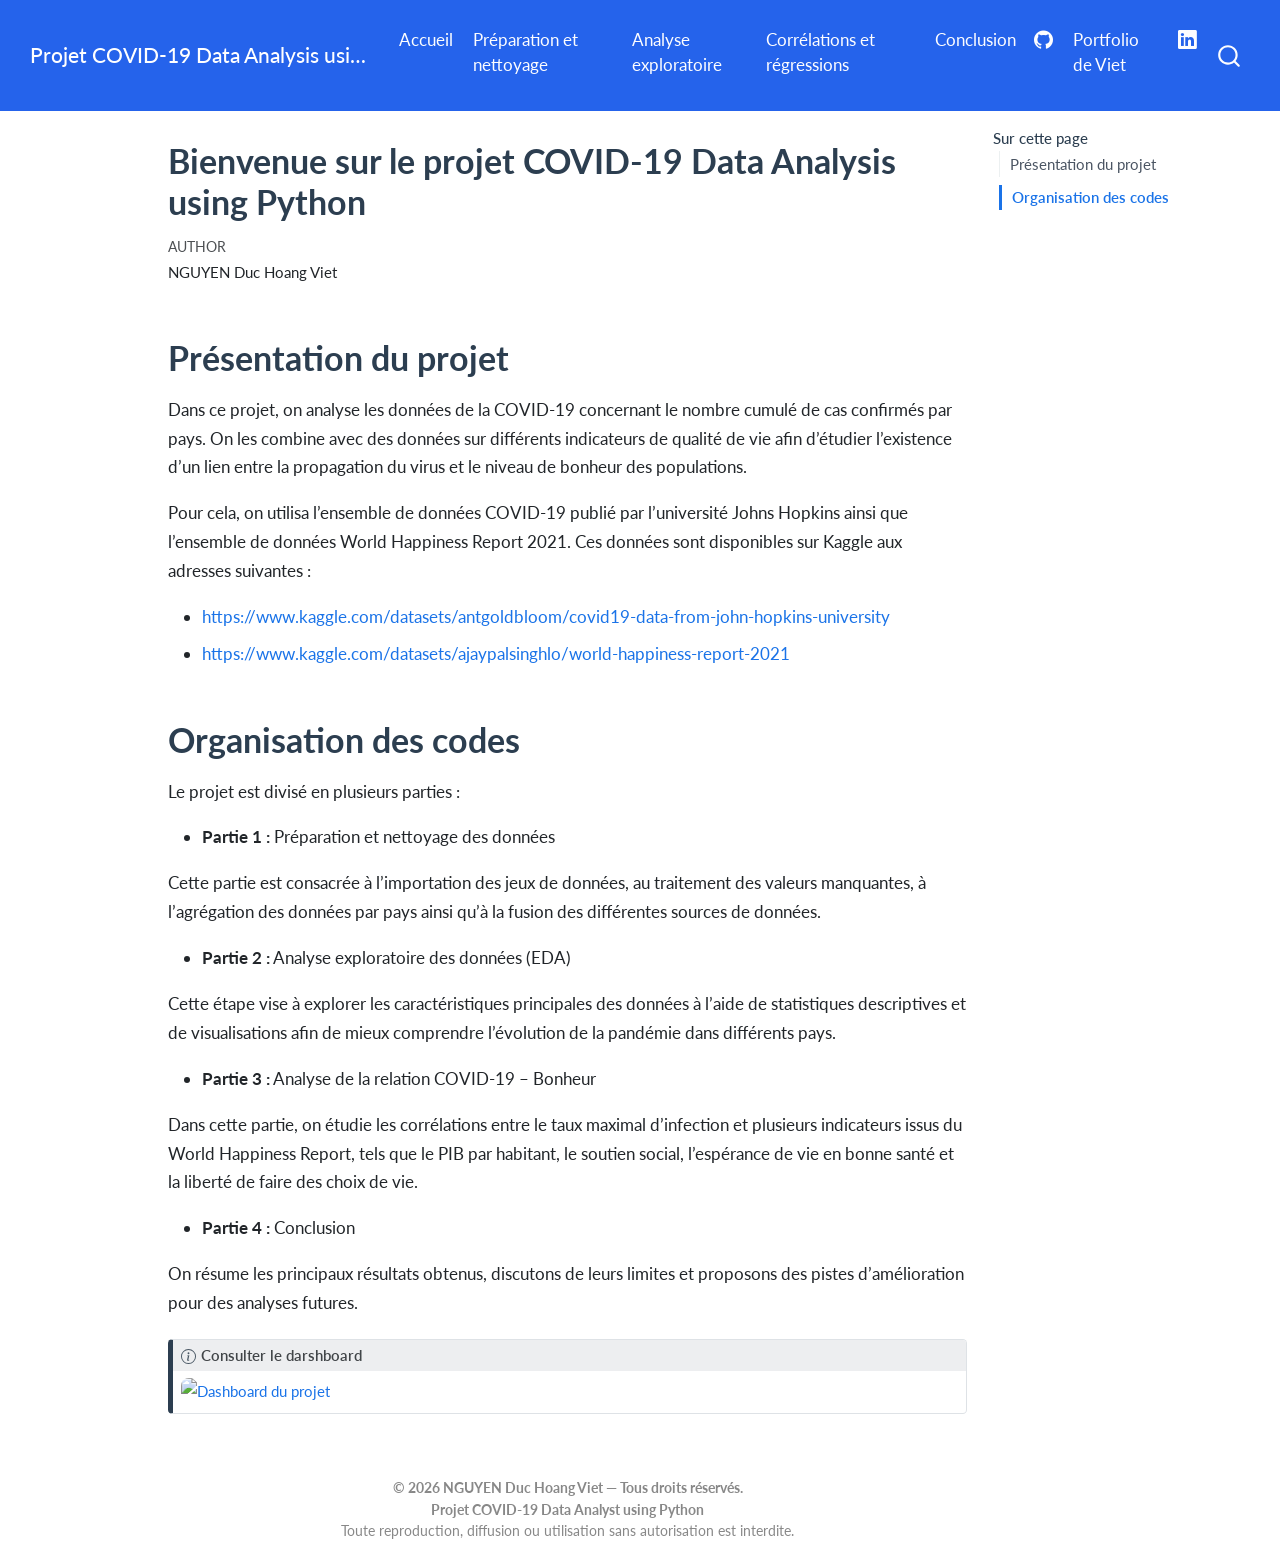
==== docs/index.html @ 6ebf501d "add file" ====
<!DOCTYPE html>
<html xmlns="http://www.w3.org/1999/xhtml" lang="en" xml:lang="en"><head>

<meta charset="utf-8">
<meta name="generator" content="quarto-1.9.38">

<meta name="viewport" content="width=device-width, initial-scale=1.0, user-scalable=yes">

<meta name="author" content="NGUYEN Duc Hoang Viet">

<title>Bienvenue sur le projet COVID-19 Data Analysis using Python – Projet COVID-19 Data Analysis using Python</title>
<style>
/* Default styles provided by pandoc.
** See https://pandoc.org/MANUAL.html#variables-for-html for config info.
*/
code{white-space: pre-wrap;}
span.smallcaps{font-variant: small-caps;}
div.columns{display: flex; gap: min(4vw, 1.5em);}
div.column{flex: auto; overflow-x: auto;}
div.hanging-indent{margin-left: 1.5em; text-indent: -1.5em;}
ul.task-list{list-style: none;}
ul.task-list li input[type="checkbox"] {
  width: 0.8em;
  margin: 0 0.8em 0.2em -1em; /* quarto-specific, see https://github.com/quarto-dev/quarto-cli/issues/4556 */ 
  vertical-align: middle;
}
</style>


<script src="site_libs/quarto-nav/quarto-nav.js"></script>
<script src="site_libs/quarto-nav/headroom.min.js"></script>
<script src="site_libs/clipboard/clipboard.min.js"></script>
<script src="site_libs/quarto-search/autocomplete.umd.js"></script>
<script src="site_libs/quarto-search/fuse.min.js"></script>
<script src="site_libs/quarto-search/quarto-search.js"></script>
<meta name="quarto:offset" content="./">
<script src="site_libs/quarto-html/quarto.js" type="module"></script>
<script src="site_libs/quarto-html/tabsets/tabsets.js" type="module"></script>
<script src="site_libs/quarto-html/popper.min.js"></script>
<script src="site_libs/quarto-html/tippy.umd.min.js"></script>
<script src="site_libs/quarto-html/anchor.min.js"></script>
<link href="site_libs/quarto-html/tippy.css" rel="stylesheet">
<link href="site_libs/quarto-html/quarto-syntax-highlighting-15634bcf2e68342d4ad2dfa704d543f6.css" rel="stylesheet" id="quarto-text-highlighting-styles">
<script src="site_libs/bootstrap/bootstrap.min.js"></script>
<link href="site_libs/bootstrap/bootstrap-icons.css" rel="stylesheet">
<link href="site_libs/bootstrap/bootstrap-86fbd99215607a29b2a977ca276203cb.min.css" rel="stylesheet" append-hash="true" id="quarto-bootstrap" data-mode="light">
<script id="quarto-search-options" type="application/json">{
  "location": "navbar",
  "copy-button": false,
  "collapse-after": 3,
  "panel-placement": "end",
  "type": "overlay",
  "limit": 50,
  "keyboard-shortcut": [
    "f",
    "/",
    "s"
  ],
  "show-item-context": false,
  "language": {
    "search-no-results-text": "No results",
    "search-matching-documents-text": "matching documents",
    "search-copy-link-title": "Copy link to search",
    "search-hide-matches-text": "Hide additional matches",
    "search-more-match-text": "more match in this document",
    "search-more-matches-text": "more matches in this document",
    "search-clear-button-title": "Clear",
    "search-text-placeholder": "",
    "search-detached-cancel-button-title": "Cancel",
    "search-submit-button-title": "Submit",
    "search-label": "Search"
  }
}</script>


<link rel="stylesheet" href="custom.css">
</head>

<body class="nav-fixed quarto-light">

<div id="quarto-search-results"></div>
  <header id="quarto-header" class="headroom fixed-top">
    <nav class="navbar navbar-expand-lg " data-bs-theme="dark">
      <div class="navbar-container container-fluid">
      <div class="navbar-brand-container mx-auto">
    <a class="navbar-brand" href="./index.html">
    <span class="navbar-title">Projet COVID-19 Data Analysis using Python</span>
    </a>
  </div>
            <div id="quarto-search" class="" title="Search"></div>
          <button class="navbar-toggler" type="button" data-bs-toggle="collapse" data-bs-target="#navbarCollapse" aria-controls="navbarCollapse" role="menu" aria-expanded="false" aria-label="Toggle navigation" onclick="if (window.quartoToggleHeadroom) { window.quartoToggleHeadroom(); }">
  <span class="navbar-toggler-icon"></span>
</button>
          <div class="collapse navbar-collapse" id="navbarCollapse">
            <ul class="navbar-nav navbar-nav-scroll me-auto">
  <li class="nav-item">
    <a class="nav-link active" href="./index.html" aria-current="page"> 
<span class="menu-text">Accueil</span></a>
  </li>  
  <li class="nav-item">
    <a class="nav-link" href="./Part1.html"> 
<span class="menu-text">Préparation et nettoyage</span></a>
  </li>  
  <li class="nav-item">
    <a class="nav-link" href="./Part2.html"> 
<span class="menu-text">Analyse exploratoire</span></a>
  </li>  
  <li class="nav-item">
    <a class="nav-link" href="./Part3.html"> 
<span class="menu-text">Corrélations et régressions</span></a>
  </li>  
  <li class="nav-item">
    <a class="nav-link" href="./Part4.qmd"> 
<span class="menu-text">Conclusion</span></a>
  </li>  
</ul>
            <ul class="navbar-nav navbar-nav-scroll ms-auto">
  <li class="nav-item compact">
    <a class="nav-link" href="https://github.com/Hoangviet1810/Projet-Covid-19-Data-Analyst"> <i class="bi bi-github" role="img">
</i> 
<span class="menu-text"></span></a>
  </li>  
  <li class="nav-item">
    <a class="nav-link" href="https://ndhviet.wixsite.com/hviet-portfolio"> 
<span class="menu-text">Portfolio de Viet</span></a>
  </li>  
  <li class="nav-item compact">
    <a class="nav-link" href="https://www.linkedin.com/in/hoang-viet1810/?isSelfProfile=false"> <i class="bi bi-linkedin" role="img" aria-label="LinkedIn">
</i> 
<span class="menu-text"></span></a>
  </li>  
</ul>
          </div> <!-- /navcollapse -->
            <div class="quarto-navbar-tools">
</div>
      </div> <!-- /container-fluid -->
    </nav>
</header>
<!-- content -->
<div id="quarto-content" class="quarto-container page-columns page-rows-contents page-layout-article page-navbar">
<!-- sidebar -->
<!-- margin-sidebar -->
    <div id="quarto-margin-sidebar" class="sidebar margin-sidebar">
        <nav id="TOC" role="doc-toc" class="toc-active">
    <h2 id="toc-title">Sur cette page</h2>
   
  <ul>
  <li><a href="#présentation-du-projet" id="toc-présentation-du-projet" class="nav-link active" data-scroll-target="#présentation-du-projet">Présentation du projet</a></li>
  <li><a href="#organisation-des-codes" id="toc-organisation-des-codes" class="nav-link" data-scroll-target="#organisation-des-codes">Organisation des codes</a></li>
  </ul>
</nav>
    </div>
<!-- main -->
<main class="content" id="quarto-document-content">

<header id="title-block-header" class="quarto-title-block default">
<div class="quarto-title">
<h1 class="title">Bienvenue sur le projet COVID-19 Data Analysis using Python</h1>
</div>



<div class="quarto-title-meta">

    <div>
    <div class="quarto-title-meta-heading">Author</div>
    <div class="quarto-title-meta-contents">
             <p>NGUYEN Duc Hoang Viet </p>
          </div>
  </div>
    
  
    
  </div>
  


</header>


<section id="présentation-du-projet" class="level1">
<h1>Présentation du projet</h1>
<p>Dans ce projet, on analyse les données de la COVID-19 concernant le nombre cumulé de cas confirmés par pays. On les combine avec des données sur différents indicateurs de qualité de vie afin d’étudier l’existence d’un lien entre la propagation du virus et le niveau de bonheur des populations.</p>
<p>Pour cela, on utilisa l’ensemble de données COVID-19 publié par l’université Johns Hopkins ainsi que l’ensemble de données World Happiness Report 2021. Ces données sont disponibles sur Kaggle aux adresses suivantes :</p>
<ul>
<li><a href="https://www.kaggle.com/datasets/antgoldbloom/covid19-data-from-john-hopkins-university" class="uri">https://www.kaggle.com/datasets/antgoldbloom/covid19-data-from-john-hopkins-university</a></li>
<li><a href="https://www.kaggle.com/datasets/ajaypalsinghlo/world-happiness-report-2021" class="uri">https://www.kaggle.com/datasets/ajaypalsinghlo/world-happiness-report-2021</a></li>
</ul>
</section>
<section id="organisation-des-codes" class="level1">
<h1>Organisation des codes</h1>
<p>Le projet est divisé en plusieurs parties :</p>
<ul>
<li><strong>Partie 1 :</strong> Préparation et nettoyage des données</li>
</ul>
<p>Cette partie est consacrée à l’importation des jeux de données, au traitement des valeurs manquantes, à l’agrégation des données par pays ainsi qu’à la fusion des différentes sources de données.</p>
<ul>
<li><strong>Partie 2 :</strong> Analyse exploratoire des données (EDA)</li>
</ul>
<p>Cette étape vise à explorer les caractéristiques principales des données à l’aide de statistiques descriptives et de visualisations afin de mieux comprendre l’évolution de la pandémie dans différents pays.</p>
<ul>
<li><strong>Partie 3 :</strong> Analyse de la relation COVID-19 – Bonheur</li>
</ul>
<p>Dans cette partie, on étudie les corrélations entre le taux maximal d’infection et plusieurs indicateurs issus du World Happiness Report, tels que le PIB par habitant, le soutien social, l’espérance de vie en bonne santé et la liberté de faire des choix de vie.</p>
<ul>
<li><strong>Partie 4 :</strong> Conclusion</li>
</ul>
<p>On résume les principaux résultats obtenus, discutons de leurs limites et proposons des pistes d’amélioration pour des analyses futures.</p>
<div class="callout callout-style-default callout-note callout-titled">
<div class="callout-header d-flex align-content-center">
<div class="callout-icon-container">
<i class="callout-icon"></i>
</div>
<div class="callout-title-container flex-fill">
<span class="screen-reader-only">Note</span>Consulter le darshboard
</div>
</div>
<div class="callout-body-container callout-body">
<p><a href="images/dashboard_bayes.png" target="_blank"> <img src="images/dashboard_bayes.png" alt="Dashboard du projet" style="max-width:100%; height:auto; border-radius:8px;"> </a></p>
</div>
</div>


</section>

</main> <!-- /main -->
<div style="text-align:center; font-size:0.85em; color:#888; padding:25px;">
  <strong>© 2026 NGUYEN Duc Hoang Viet — Tous droits réservés.</strong><br>
  <strong> Projet COVID-19 Data Analyst using Python</strong><br>
  Toute reproduction, diffusion ou utilisation sans autorisation est interdite.
</div>
<script id="quarto-html-after-body" type="application/javascript">
  window.document.addEventListener("DOMContentLoaded", function (event) {
    const icon = "";
    const anchorJS = new window.AnchorJS();
    anchorJS.options = {
      placement: 'right',
      icon: icon
    };
    anchorJS.add('.anchored');
    const isCodeAnnotation = (el) => {
      for (const clz of el.classList) {
        if (clz.startsWith('code-annotation-')) {                     
          return true;
        }
      }
      return false;
    }
    const onCopySuccess = function(e) {
      // button target
      const button = e.trigger;
      // don't keep focus
      button.blur();
      // flash "checked"
      button.classList.add('code-copy-button-checked');
      var currentTitle = button.getAttribute("title");
      button.setAttribute("title", "Copied!");
      let tooltip;
      if (window.bootstrap) {
        button.setAttribute("data-bs-toggle", "tooltip");
        button.setAttribute("data-bs-placement", "left");
        button.setAttribute("data-bs-title", "Copied!");
        tooltip = new bootstrap.Tooltip(button, 
          { trigger: "manual", 
            customClass: "code-copy-button-tooltip",
            offset: [0, -8]});
        tooltip.show();    
      }
      setTimeout(function() {
        if (tooltip) {
          tooltip.hide();
          button.removeAttribute("data-bs-title");
          button.removeAttribute("data-bs-toggle");
          button.removeAttribute("data-bs-placement");
        }
        button.setAttribute("title", currentTitle);
        button.classList.remove('code-copy-button-checked');
      }, 1000);
      // clear code selection
      e.clearSelection();
    }
    const getTextToCopy = function(trigger) {
      const outerScaffold = trigger.parentElement.cloneNode(true);
      const codeEl = outerScaffold.querySelector('code');
      for (const childEl of codeEl.children) {
        if (isCodeAnnotation(childEl)) {
          childEl.remove();
        }
      }
      return codeEl.innerText;
    }
    const clipboard = new window.ClipboardJS('.code-copy-button:not([data-in-quarto-modal])', {
      text: getTextToCopy
    });
    clipboard.on('success', onCopySuccess);
    if (window.document.getElementById('quarto-embedded-source-code-modal')) {
      const clipboardModal = new window.ClipboardJS('.code-copy-button[data-in-quarto-modal]', {
        text: getTextToCopy,
        container: window.document.getElementById('quarto-embedded-source-code-modal')
      });
      clipboardModal.on('success', onCopySuccess);
    }
      var localhostRegex = new RegExp(/^(?:http|https):\/\/localhost\:?[0-9]*\//);
      var mailtoRegex = new RegExp(/^mailto:/);
        var filterRegex = new RegExp('/' + window.location.host + '/');
      var isInternal = (href) => {
          return filterRegex.test(href) || localhostRegex.test(href) || mailtoRegex.test(href);
      }
      // Inspect non-navigation links and adorn them if external
     var links = window.document.querySelectorAll('a[href]:not(.nav-link):not(.navbar-brand):not(.toc-action):not(.sidebar-link):not(.sidebar-item-toggle):not(.pagination-link):not(.no-external):not([aria-hidden]):not(.dropdown-item):not(.quarto-navigation-tool):not(.about-link)');
      for (var i=0; i<links.length; i++) {
        const link = links[i];
        if (!isInternal(link.href)) {
          // undo the damage that might have been done by quarto-nav.js in the case of
          // links that we want to consider external
          if (link.dataset.originalHref !== undefined) {
            link.href = link.dataset.originalHref;
          }
        }
      }
    function tippyHover(el, contentFn, onTriggerFn, onUntriggerFn) {
      const config = {
        allowHTML: true,
        maxWidth: 500,
        delay: 100,
        arrow: false,
        appendTo: function(el) {
            return el.parentElement;
        },
        interactive: true,
        interactiveBorder: 10,
        theme: 'quarto',
        placement: 'bottom-start',
      };
      if (contentFn) {
        config.content = contentFn;
      }
      if (onTriggerFn) {
        config.onTrigger = onTriggerFn;
      }
      if (onUntriggerFn) {
        config.onUntrigger = onUntriggerFn;
      }
      window.tippy(el, config); 
    }
    const noterefs = window.document.querySelectorAll('a[role="doc-noteref"]');
    for (var i=0; i<noterefs.length; i++) {
      const ref = noterefs[i];
      tippyHover(ref, function() {
        // use id or data attribute instead here
        let href = ref.getAttribute('data-footnote-href') || ref.getAttribute('href');
        try { href = new URL(href).hash; } catch {}
        const id = href.replace(/^#\/?/, "");
        const note = window.document.getElementById(id);
        if (note) {
          return note.innerHTML;
        } else {
          return "";
        }
      });
    }
    const xrefs = window.document.querySelectorAll('a.quarto-xref');
    const processXRef = (id, note) => {
      // Strip column container classes
      const stripColumnClz = (el) => {
        el.classList.remove("page-full", "page-columns");
        if (el.children) {
          for (const child of el.children) {
            stripColumnClz(child);
          }
        }
      }
      stripColumnClz(note)
      if (id === null || id.startsWith('sec-')) {
        // Special case sections, only their first couple elements
        const container = document.createElement("div");
        if (note.children && note.children.length > 2) {
          container.appendChild(note.children[0].cloneNode(true));
          for (let i = 1; i < note.children.length; i++) {
            const child = note.children[i];
            if (child.tagName === "P" && child.innerText === "") {
              continue;
            } else {
              container.appendChild(child.cloneNode(true));
              break;
            }
          }
          if (window.Quarto?.typesetMath) {
            window.Quarto.typesetMath(container);
          }
          return container.innerHTML
        } else {
          if (window.Quarto?.typesetMath) {
            window.Quarto.typesetMath(note);
          }
          return note.innerHTML;
        }
      } else {
        // Remove any anchor links if they are present
        const anchorLink = note.querySelector('a.anchorjs-link');
        if (anchorLink) {
          anchorLink.remove();
        }
        if (window.Quarto?.typesetMath) {
          window.Quarto.typesetMath(note);
        }
        if (note.classList.contains("callout")) {
          return note.outerHTML;
        } else {
          return note.innerHTML;
        }
      }
    }
    for (var i=0; i<xrefs.length; i++) {
      const xref = xrefs[i];
      tippyHover(xref, undefined, function(instance) {
        instance.disable();
        let url = xref.getAttribute('href');
        let hash = undefined; 
        if (url.startsWith('#')) {
          hash = url;
        } else {
          try { hash = new URL(url).hash; } catch {}
        }
        if (hash) {
          const id = hash.replace(/^#\/?/, "");
          const note = window.document.getElementById(id);
          if (note !== null) {
            try {
              const html = processXRef(id, note.cloneNode(true));
              instance.setContent(html);
            } finally {
              instance.enable();
              instance.show();
            }
          } else {
            // See if we can fetch this
            fetch(url.split('#')[0])
            .then(res => res.text())
            .then(html => {
              const parser = new DOMParser();
              const htmlDoc = parser.parseFromString(html, "text/html");
              const note = htmlDoc.getElementById(id);
              if (note !== null) {
                const html = processXRef(id, note);
                instance.setContent(html);
              } 
            }).finally(() => {
              instance.enable();
              instance.show();
            });
          }
        } else {
          // See if we can fetch a full url (with no hash to target)
          // This is a special case and we should probably do some content thinning / targeting
          fetch(url)
          .then(res => res.text())
          .then(html => {
            const parser = new DOMParser();
            const htmlDoc = parser.parseFromString(html, "text/html");
            const note = htmlDoc.querySelector('main.content');
            if (note !== null) {
              // This should only happen for chapter cross references
              // (since there is no id in the URL)
              // remove the first header
              if (note.children.length > 0 && note.children[0].tagName === "HEADER") {
                note.children[0].remove();
              }
              const html = processXRef(null, note);
              instance.setContent(html);
            } 
          }).finally(() => {
            instance.enable();
            instance.show();
          });
        }
      }, function(instance) {
      });
    }
        let selectedAnnoteEl;
        const selectorForAnnotation = ( cell, annotation) => {
          let cellAttr = 'data-code-cell="' + cell + '"';
          let lineAttr = 'data-code-annotation="' +  annotation + '"';
          const selector = 'span[' + cellAttr + '][' + lineAttr + ']';
          return selector;
        }
        const selectCodeLines = (annoteEl) => {
          const doc = window.document;
          const targetCell = annoteEl.getAttribute("data-target-cell");
          const targetAnnotation = annoteEl.getAttribute("data-target-annotation");
          const annoteSpan = window.document.querySelector(selectorForAnnotation(targetCell, targetAnnotation));
          const lines = annoteSpan.getAttribute("data-code-lines").split(",");
          const lineIds = lines.map((line) => {
            return targetCell + "-" + line;
          })
          let top = null;
          let height = null;
          let parent = null;
          if (lineIds.length > 0) {
              //compute the position of the single el (top and bottom and make a div)
              const el = window.document.getElementById(lineIds[0]);
              top = el.offsetTop;
              height = el.offsetHeight;
              parent = el.parentElement.parentElement;
            if (lineIds.length > 1) {
              const lastEl = window.document.getElementById(lineIds[lineIds.length - 1]);
              const bottom = lastEl.offsetTop + lastEl.offsetHeight;
              height = bottom - top;
            }
            if (top !== null && height !== null && parent !== null) {
              // cook up a div (if necessary) and position it 
              let div = window.document.getElementById("code-annotation-line-highlight");
              if (div === null) {
                div = window.document.createElement("div");
                div.setAttribute("id", "code-annotation-line-highlight");
                div.style.position = 'absolute';
                parent.appendChild(div);
              }
              div.style.top = top - 2 + "px";
              div.style.height = height + 4 + "px";
              div.style.left = 0;
              let gutterDiv = window.document.getElementById("code-annotation-line-highlight-gutter");
              if (gutterDiv === null) {
                gutterDiv = window.document.createElement("div");
                gutterDiv.setAttribute("id", "code-annotation-line-highlight-gutter");
                gutterDiv.style.position = 'absolute';
                const codeCell = window.document.getElementById(targetCell);
                const gutter = codeCell.querySelector('.code-annotation-gutter');
                gutter.appendChild(gutterDiv);
              }
              gutterDiv.style.top = top - 2 + "px";
              gutterDiv.style.height = height + 4 + "px";
            }
            selectedAnnoteEl = annoteEl;
          }
        };
        const unselectCodeLines = () => {
          const elementsIds = ["code-annotation-line-highlight", "code-annotation-line-highlight-gutter"];
          elementsIds.forEach((elId) => {
            const div = window.document.getElementById(elId);
            if (div) {
              div.remove();
            }
          });
          selectedAnnoteEl = undefined;
        };
          // Handle positioning of the toggle
      window.addEventListener(
        "resize",
        throttle(() => {
          elRect = undefined;
          if (selectedAnnoteEl) {
            selectCodeLines(selectedAnnoteEl);
          }
        }, 10)
      );
      function throttle(fn, ms) {
      let throttle = false;
      let timer;
        return (...args) => {
          if(!throttle) { // first call gets through
              fn.apply(this, args);
              throttle = true;
          } else { // all the others get throttled
              if(timer) clearTimeout(timer); // cancel #2
              timer = setTimeout(() => {
                fn.apply(this, args);
                timer = throttle = false;
              }, ms);
          }
        };
      }
        // Attach click handler to the DT
        const annoteDls = window.document.querySelectorAll('dt[data-target-cell]');
        for (const annoteDlNode of annoteDls) {
          annoteDlNode.addEventListener('click', (event) => {
            const clickedEl = event.target;
            if (clickedEl !== selectedAnnoteEl) {
              unselectCodeLines();
              const activeEl = window.document.querySelector('dt[data-target-cell].code-annotation-active');
              if (activeEl) {
                activeEl.classList.remove('code-annotation-active');
              }
              selectCodeLines(clickedEl);
              clickedEl.classList.add('code-annotation-active');
            } else {
              // Unselect the line
              unselectCodeLines();
              clickedEl.classList.remove('code-annotation-active');
            }
          });
        }
    const findCites = (el) => {
      const parentEl = el.parentElement;
      if (parentEl) {
        const cites = parentEl.dataset.cites;
        if (cites) {
          return {
            el,
            cites: cites.split(' ')
          };
        } else {
          return findCites(el.parentElement)
        }
      } else {
        return undefined;
      }
    };
    var bibliorefs = window.document.querySelectorAll('a[role="doc-biblioref"]');
    for (var i=0; i<bibliorefs.length; i++) {
      const ref = bibliorefs[i];
      const citeInfo = findCites(ref);
      if (citeInfo) {
        tippyHover(citeInfo.el, function() {
          var popup = window.document.createElement('div');
          citeInfo.cites.forEach(function(cite) {
            var citeDiv = window.document.createElement('div');
            citeDiv.classList.add('hanging-indent');
            citeDiv.classList.add('csl-entry');
            var biblioDiv = window.document.getElementById('ref-' + cite);
            if (biblioDiv) {
              citeDiv.innerHTML = biblioDiv.innerHTML;
            }
            popup.appendChild(citeDiv);
          });
          return popup.innerHTML;
        });
      }
    }
  });
  </script>
</div> <!-- /content -->




</body></html>
---- docs/site_libs/quarto-html/tippy.css ----
.tippy-box[data-animation=fade][data-state=hidden]{opacity:0}[data-tippy-root]{max-width:calc(100vw - 10px)}.tippy-box{position:relative;background-color:#333;color:#fff;border-radius:4px;font-size:14px;line-height:1.4;white-space:normal;outline:0;transition-property:transform,visibility,opacity}.tippy-box[data-placement^=top]>.tippy-arrow{bottom:0}.tippy-box[data-placement^=top]>.tippy-arrow:before{bottom:-7px;left:0;border-width:8px 8px 0;border-top-color:initial;transform-origin:center top}.tippy-box[data-placement^=bottom]>.tippy-arrow{top:0}.tippy-box[data-placement^=bottom]>.tippy-arrow:before{top:-7px;left:0;border-width:0 8px 8px;border-bottom-color:initial;transform-origin:center bottom}.tippy-box[data-placement^=left]>.tippy-arrow{right:0}.tippy-box[data-placement^=left]>.tippy-arrow:before{border-width:8px 0 8px 8px;border-left-color:initial;right:-7px;transform-origin:center left}.tippy-box[data-placement^=right]>.tippy-arrow{left:0}.tippy-box[data-placement^=right]>.tippy-arrow:before{left:-7px;border-width:8px 8px 8px 0;border-right-color:initial;transform-origin:center right}.tippy-box[data-inertia][data-state=visible]{transition-timing-function:cubic-bezier(.54,1.5,.38,1.11)}.tippy-arrow{width:16px;height:16px;color:#333}.tippy-arrow:before{content:"";position:absolute;border-color:transparent;border-style:solid}.tippy-content{position:relative;padding:5px 9px;z-index:1}
---- docs/site_libs/quarto-html/quarto-syntax-highlighting-15634bcf2e68342d4ad2dfa704d543f6.css ----
/* quarto syntax highlight colors */
:root {
  --quarto-hl-ot-color: #003B4F;
  --quarto-hl-at-color: #657422;
  --quarto-hl-ss-color: #20794D;
  --quarto-hl-an-color: #5E5E5E;
  --quarto-hl-fu-color: #4758AB;
  --quarto-hl-st-color: #20794D;
  --quarto-hl-cf-color: #003B4F;
  --quarto-hl-op-color: #5E5E5E;
  --quarto-hl-er-color: #AD0000;
  --quarto-hl-bn-color: #AD0000;
  --quarto-hl-al-color: #AD0000;
  --quarto-hl-va-color: #111111;
  --quarto-hl-bu-color: inherit;
  --quarto-hl-ex-color: inherit;
  --quarto-hl-pp-color: #AD0000;
  --quarto-hl-in-color: #5E5E5E;
  --quarto-hl-vs-color: #20794D;
  --quarto-hl-wa-color: #5E5E5E;
  --quarto-hl-do-color: #5E5E5E;
  --quarto-hl-im-color: #00769E;
  --quarto-hl-ch-color: #20794D;
  --quarto-hl-dt-color: #AD0000;
  --quarto-hl-fl-color: #AD0000;
  --quarto-hl-co-color: #5E5E5E;
  --quarto-hl-cv-color: #5E5E5E;
  --quarto-hl-cn-color: #8f5902;
  --quarto-hl-sc-color: #5E5E5E;
  --quarto-hl-dv-color: #AD0000;
  --quarto-hl-kw-color: #003B4F;
}

/* other quarto variables */
:root {
  --quarto-font-monospace: SFMono-Regular, Menlo, Monaco, Consolas, "Liberation Mono", "Courier New", monospace;
}

/* syntax highlight based on Pandoc's rules */
pre > code.sourceCode > span {
  color: #003B4F;
}

code.sourceCode > span {
  color: #003B4F;
}

div.sourceCode,
div.sourceCode pre.sourceCode {
  color: #003B4F;
}

/* Normal */
code span {
  color: #003B4F;
}

/* Alert */
code span.al {
  color: #AD0000;
  font-style: inherit;
}

/* Annotation */
code span.an {
  color: #5E5E5E;
  font-style: inherit;
}

/* Attribute */
code span.at {
  color: #657422;
  font-style: inherit;
}

/* BaseN */
code span.bn {
  color: #AD0000;
  font-style: inherit;
}

/* BuiltIn */
code span.bu {
  font-style: inherit;
}

/* ControlFlow */
code span.cf {
  color: #003B4F;
  font-weight: bold;
  font-style: inherit;
}

/* Char */
code span.ch {
  color: #20794D;
  font-style: inherit;
}

/* Constant */
code span.cn {
  color: #8f5902;
  font-style: inherit;
}

/* Comment */
code span.co {
  color: #5E5E5E;
  font-style: inherit;
}

/* CommentVar */
code span.cv {
  color: #5E5E5E;
  font-style: italic;
}

/* Documentation */
code span.do {
  color: #5E5E5E;
  font-style: italic;
}

/* DataType */
code span.dt {
  color: #AD0000;
  font-style: inherit;
}

/* DecVal */
code span.dv {
  color: #AD0000;
  font-style: inherit;
}

/* Error */
code span.er {
  color: #AD0000;
  font-style: inherit;
}

/* Extension */
code span.ex {
  font-style: inherit;
}

/* Float */
code span.fl {
  color: #AD0000;
  font-style: inherit;
}

/* Function */
code span.fu {
  color: #4758AB;
  font-style: inherit;
}

/* Import */
code span.im {
  color: #00769E;
  font-style: inherit;
}

/* Information */
code span.in {
  color: #5E5E5E;
  font-style: inherit;
}

/* Keyword */
code span.kw {
  color: #003B4F;
  font-weight: bold;
  font-style: inherit;
}

/* Operator */
code span.op {
  color: #5E5E5E;
  font-style: inherit;
}

/* Other */
code span.ot {
  color: #003B4F;
  font-style: inherit;
}

/* Preprocessor */
code span.pp {
  color: #AD0000;
  font-style: inherit;
}

/* SpecialChar */
code span.sc {
  color: #5E5E5E;
  font-style: inherit;
}

/* SpecialString */
code span.ss {
  color: #20794D;
  font-style: inherit;
}

/* String */
code span.st {
  color: #20794D;
  font-style: inherit;
}

/* Variable */
code span.va {
  color: #111111;
  font-style: inherit;
}

/* VerbatimString */
code span.vs {
  color: #20794D;
  font-style: inherit;
}

/* Warning */
code span.wa {
  color: #5E5E5E;
  font-style: italic;
}

.prevent-inlining {
  content: "</";
}

/*# sourceMappingURL=f23921c56f73e400b49028c9186a1aa0.css.map */
---- docs/custom.css ----
/* ==========================================
   GLOBAL THEME COLORS
   ========================================== */

:root {
  --bs-primary: #1a73e8;
}

/* ==========================================
   NAVBAR
   ========================================== */

.navbar {

background-color: #2563eb !important;

}



.navbar-dark .navbar-nav .nav-link,

.navbar-brand {

color: #ffffff !important;

font-weight: 500;

}



.navbar-dark .navbar-nav .nav-link:hover,

.navbar-brand:hover {

color: #e5e7eb !important;

}

/* ==========================================
   LINKS
   ========================================== */

a {
  color: #1a73e8;
  text-decoration: none;
}

a:hover {
  color: #1557b0;
  text-decoration: underline;
}

/* ==========================================
   HEADINGS
   ========================================== */

h1,
h2,
h3 {
  color: #2c3e50;
  font-weight: 700;
  margin-top: 1.5em;
}

h4,
h5,
h6 {
  color: #34495e;
}

/* ==========================================
   LISTS
   ========================================== */

ul li {
  margin-bottom: 8px;
}

/* ==========================================
   TABLE OF CONTENTS (TOC)
   ========================================== */

/* Titre "Sur cette page" */
#TOC-title {
  color: #1a73e8;
  font-weight: 700;
}

/* Liens du TOC */
#TOC a {
  color: #4b5563 !important;
}

/* Hover */
#TOC a:hover {
  color: #1a73e8 !important;
}

/* Section active */
#TOC .active,
#TOC .nav-link.active,
.sidebar nav .active {
  color: #1a73e8 !important;
  border-left: 3px solid #1a73e8 !important;
  font-weight: 600;
}

/* ==========================================
   CODE BLOCKS
   ========================================== */

pre {
  border-radius: 8px;
}

code {
  color: #d63384;
}

/* ==========================================
   BUTTONS
   ========================================== */

.btn-primary {
  background-color: #1a73e8;
  border-color: #1a73e8;
}

.btn-primary:hover {
  background-color: #1557b0;
  border-color: #1557b0;
}

/* ==========================================
   FOOTER
   ========================================== */

footer {
  margin-top: 2rem;
  padding-top: 1rem;
  border-top: 1px solid #dee2e6;
  color: #6c757d;
  font-size: 0.9rem;
}

/* ==========================================
   CONTENT AREA
   ========================================== */

main {
  line-height: 1.7;
}

/* ==========================================
   SMOOTH SCROLL
   ========================================== */

html {
  scroll-behavior: smooth;
}
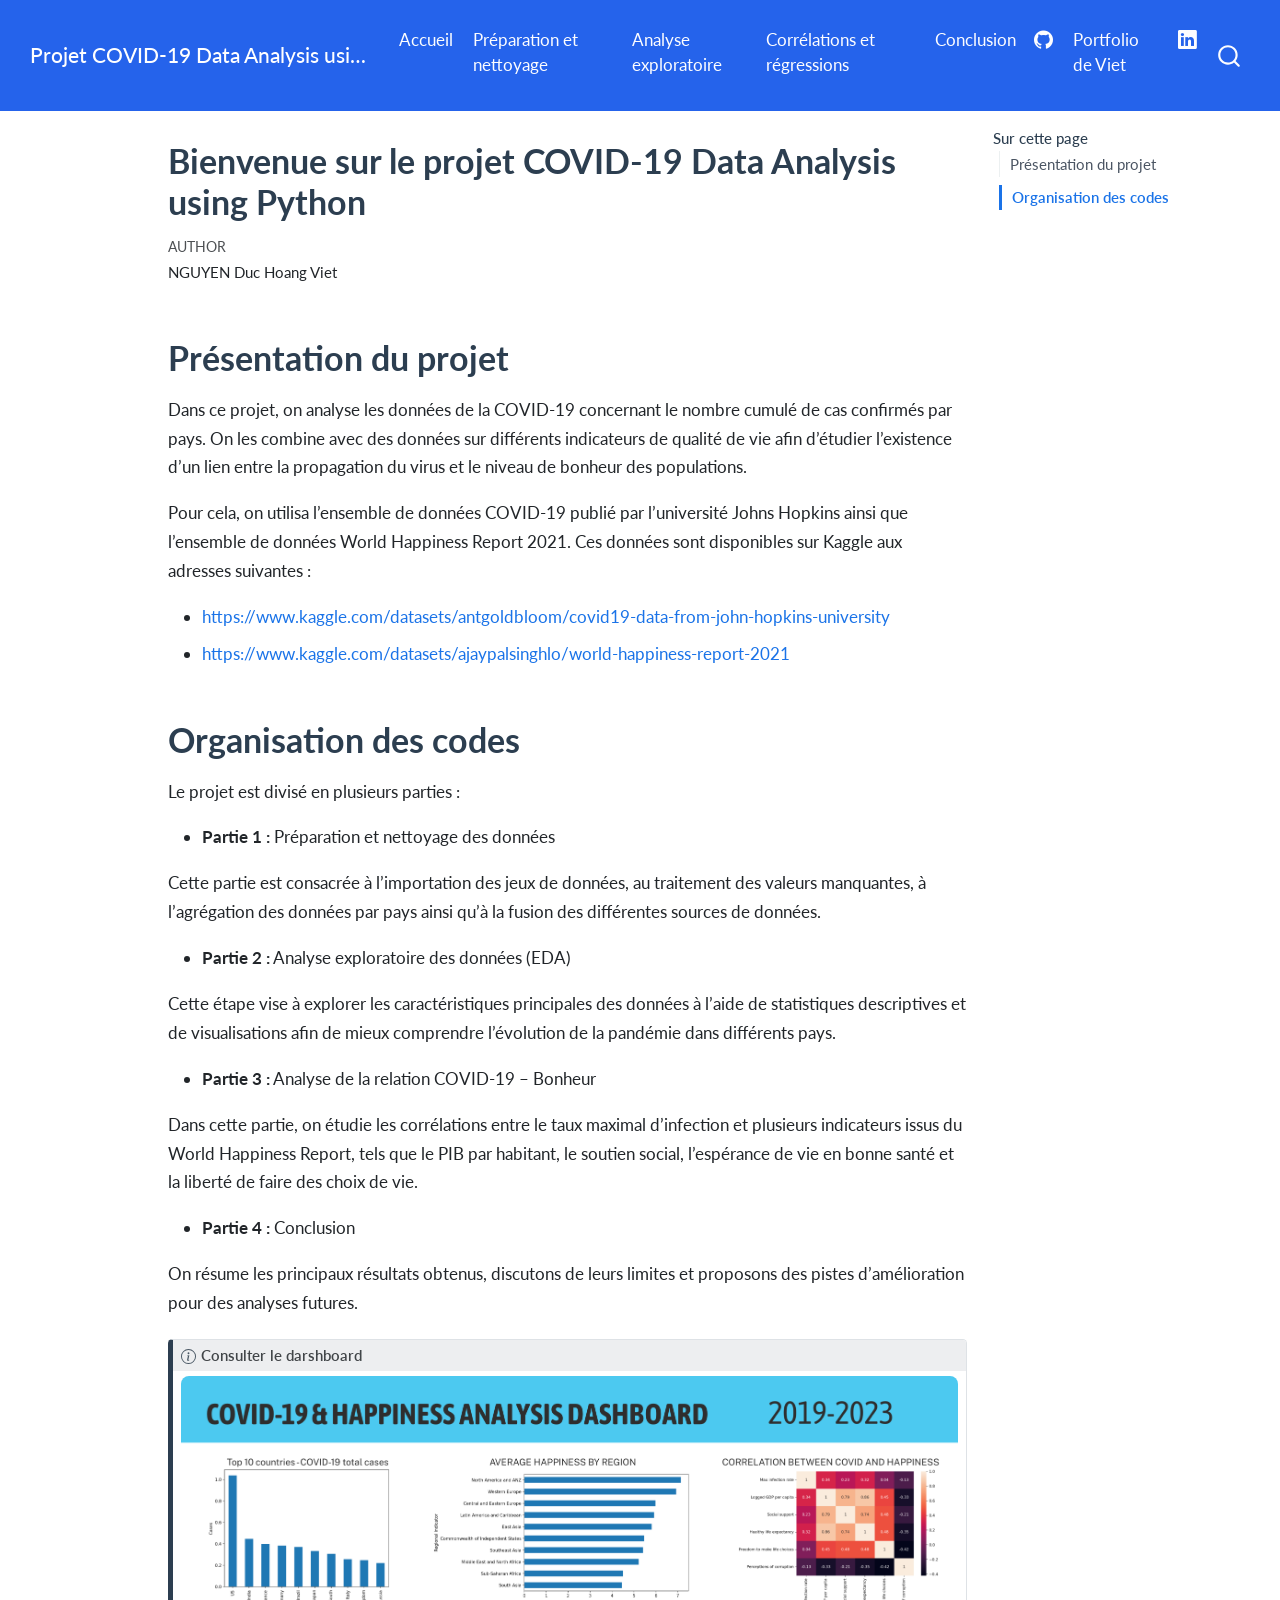
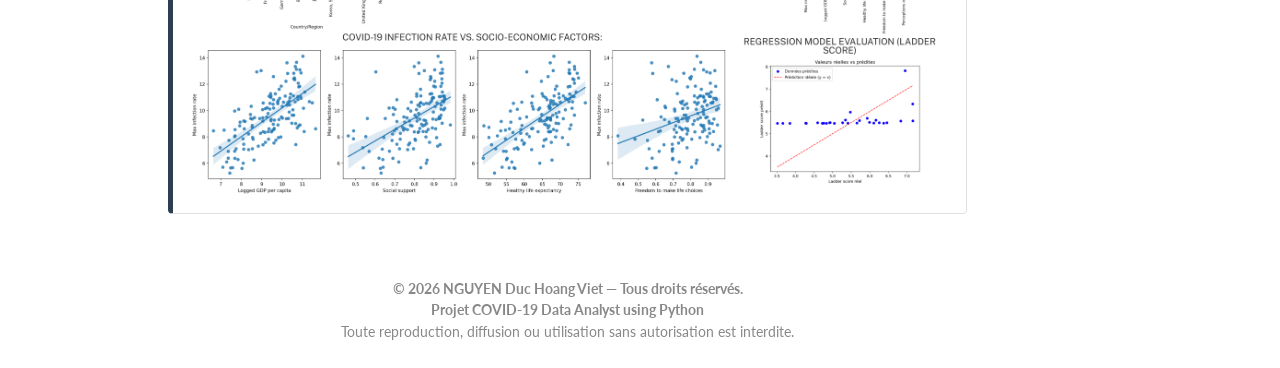
==== commit 1ff76f33: "add file" ====
--- a/docs/index.html
+++ b/docs/index.html
@@ -110,7 +110,7 @@
 <span class="menu-text">Corrélations et régressions</span></a>
   </li>  
   <li class="nav-item">
-    <a class="nav-link" href="./Part4.qmd"> 
+    <a class="nav-link" href="./Part4.html"> 
 <span class="menu-text">Conclusion</span></a>
   </li>  
 </ul>
@@ -216,7 +216,7 @@
 </div>
 </div>
 <div class="callout-body-container callout-body">
-<p><a href="images/dashboard_bayes.png" target="_blank"> <img src="images/dashboard_bayes.png" alt="Dashboard du projet" style="max-width:100%; height:auto; border-radius:8px;"> </a></p>
+<p><a href="images/dashboard_covid.png" target="_blank"> <img src="images/dashboard_covid.png" alt="Dashboard du projet" style="max-width:100%; height:auto; border-radius:8px;"> </a></p>
 </div>
 </div>
 
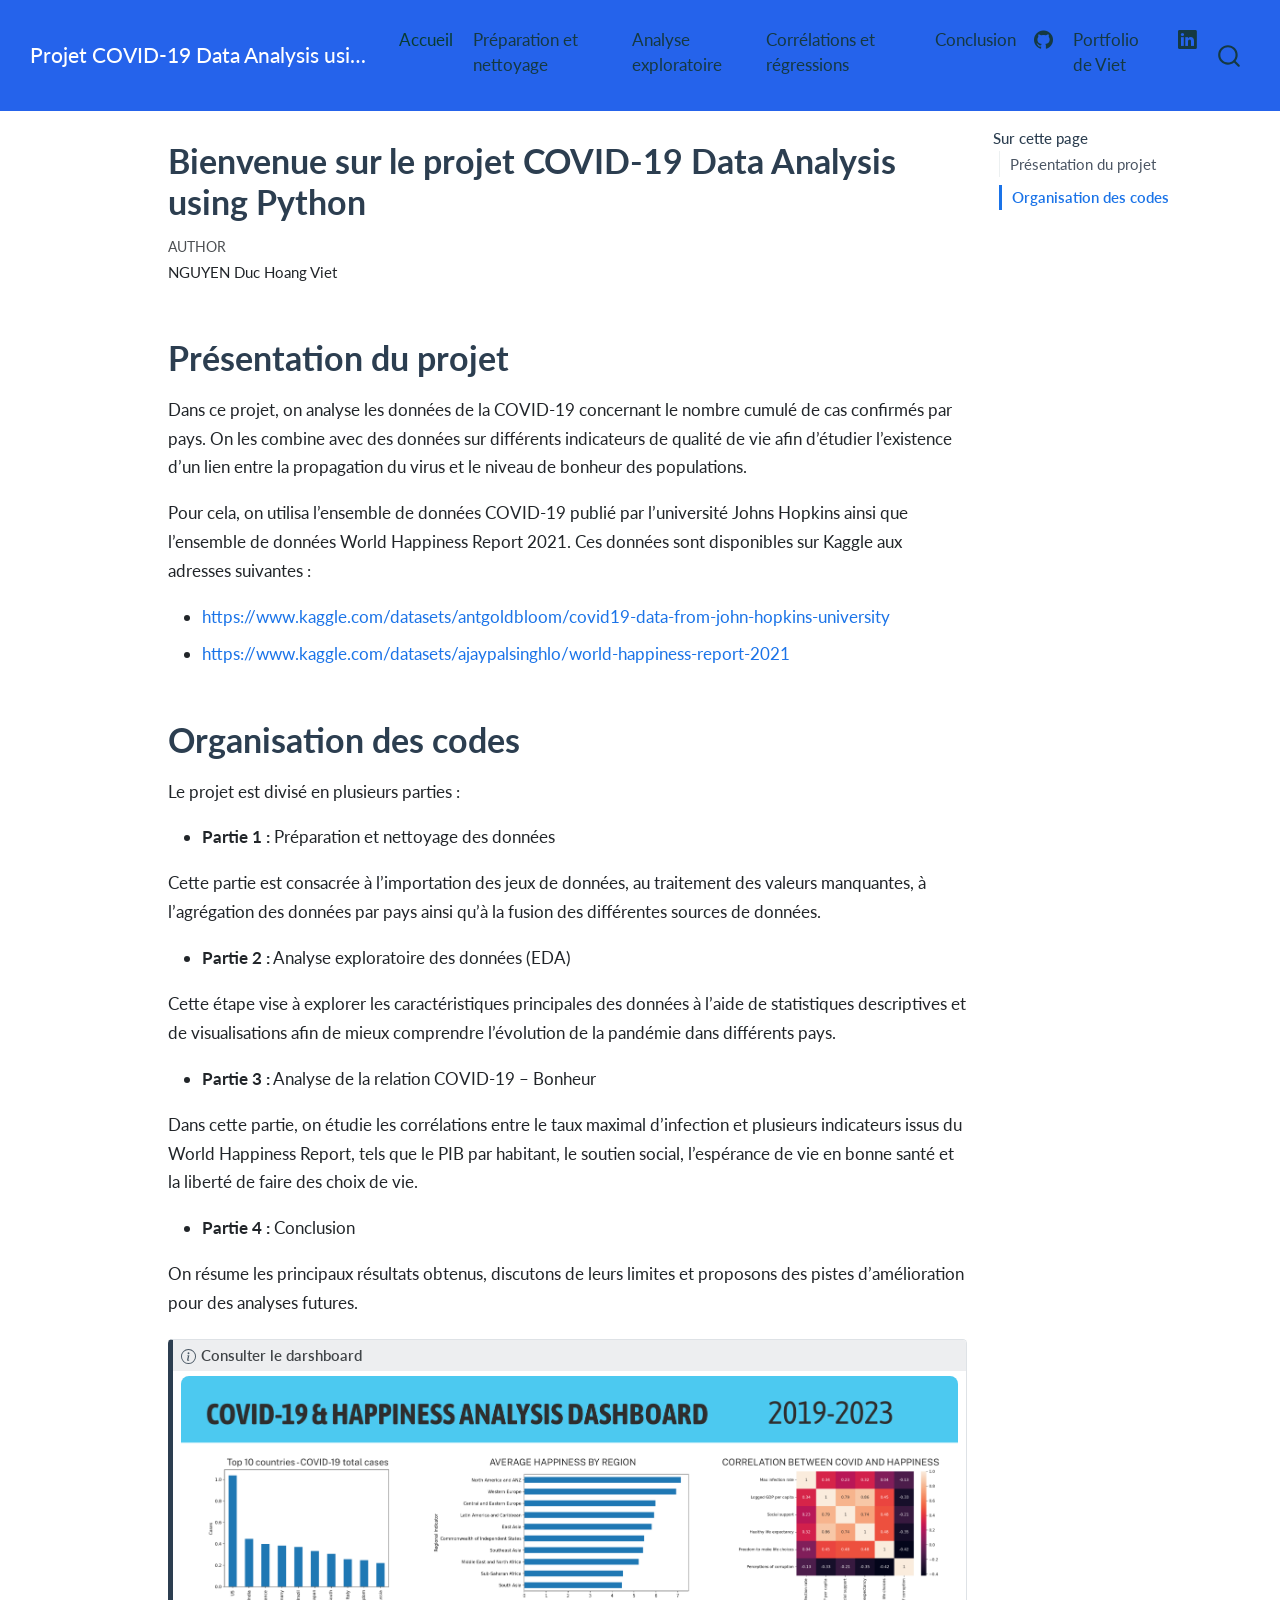
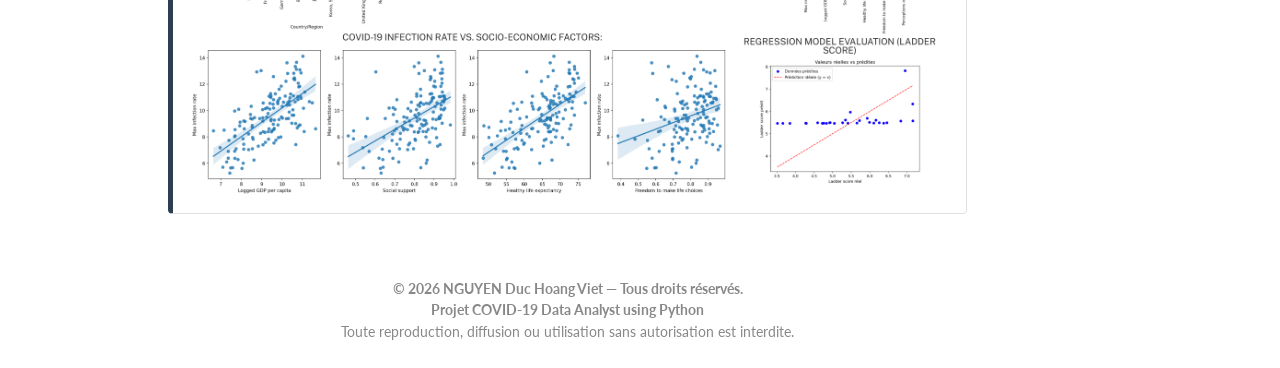
==== commit e373db3e: "add file" ====
--- a/docs/index.html
+++ b/docs/index.html
@@ -43,7 +43,7 @@
 <link href="site_libs/quarto-html/quarto-syntax-highlighting-15634bcf2e68342d4ad2dfa704d543f6.css" rel="stylesheet" id="quarto-text-highlighting-styles">
 <script src="site_libs/bootstrap/bootstrap.min.js"></script>
 <link href="site_libs/bootstrap/bootstrap-icons.css" rel="stylesheet">
-<link href="site_libs/bootstrap/bootstrap-86fbd99215607a29b2a977ca276203cb.min.css" rel="stylesheet" append-hash="true" id="quarto-bootstrap" data-mode="light">
+<link href="site_libs/bootstrap/bootstrap-5d64b3fa3f813904df59b65b8d588503.min.css" rel="stylesheet" append-hash="true" id="quarto-bootstrap" data-mode="light">
 <script id="quarto-search-options" type="application/json">{
   "location": "navbar",
   "copy-button": false,
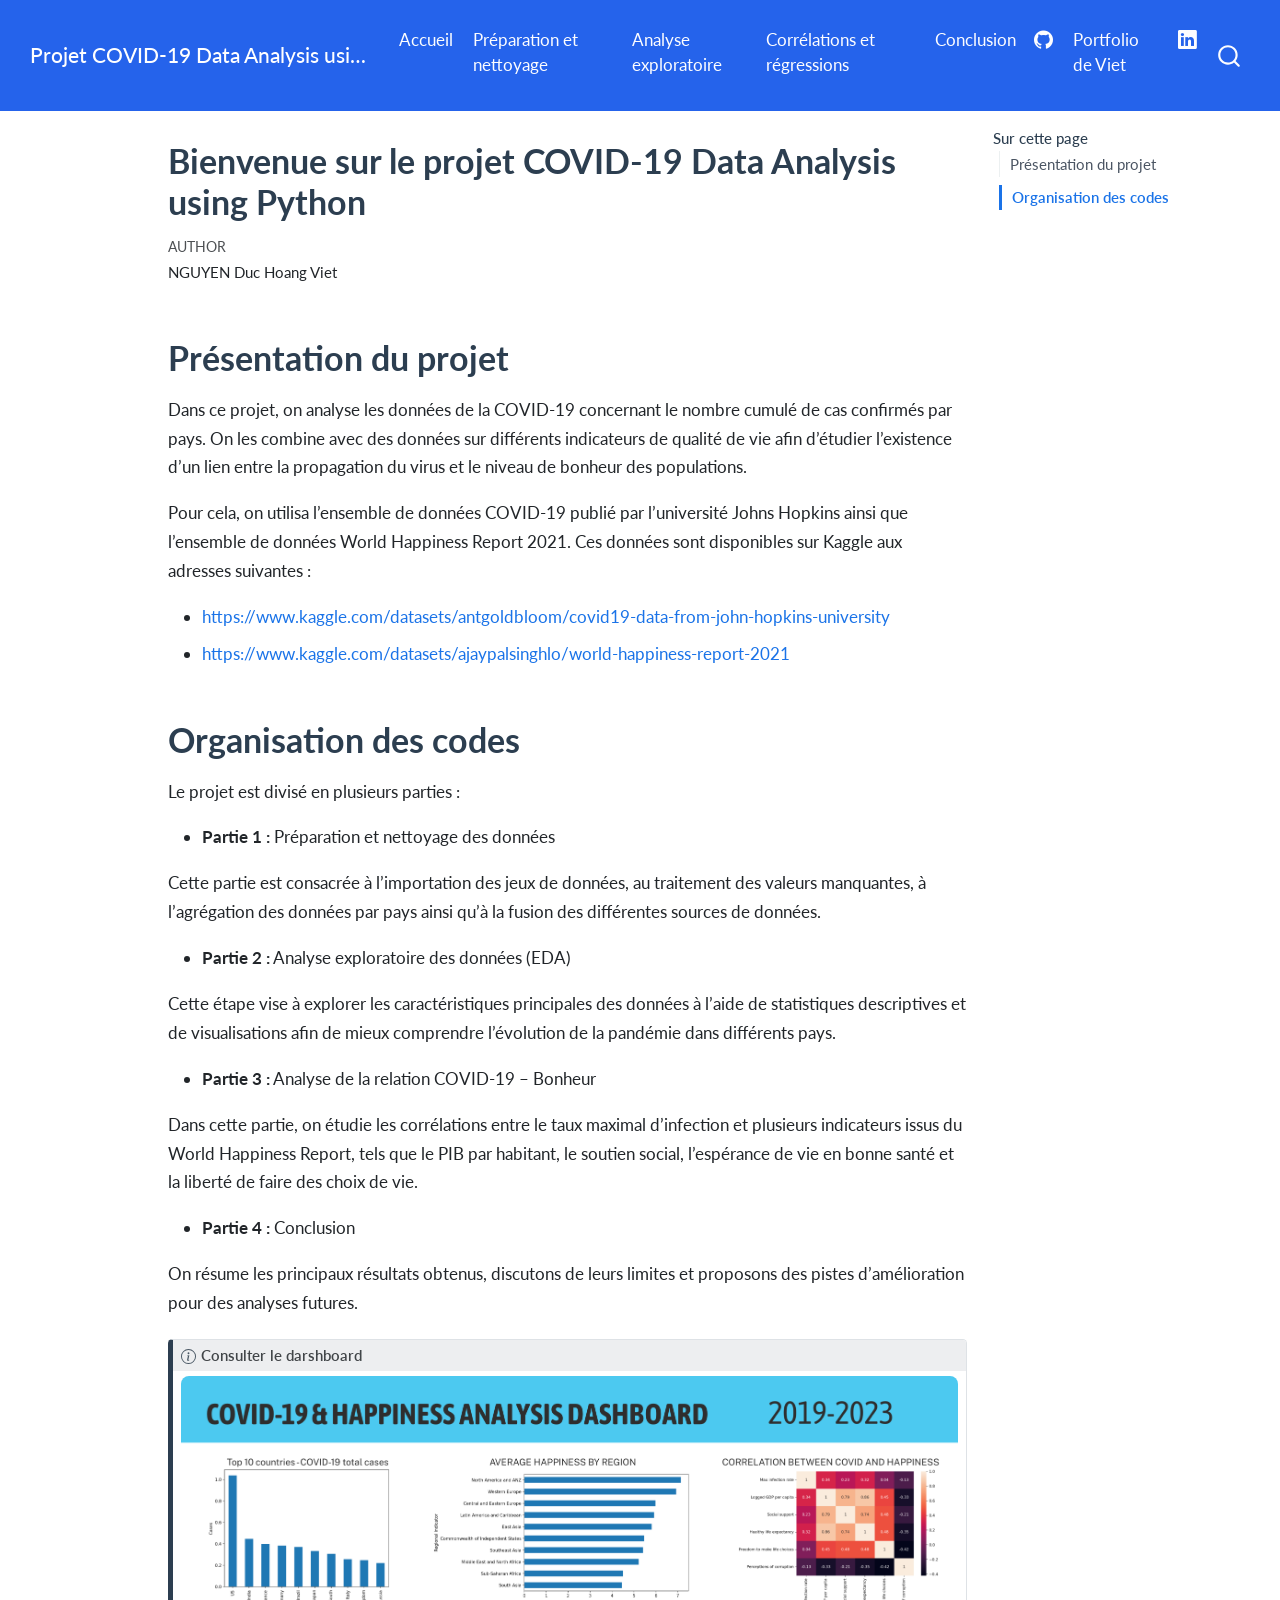
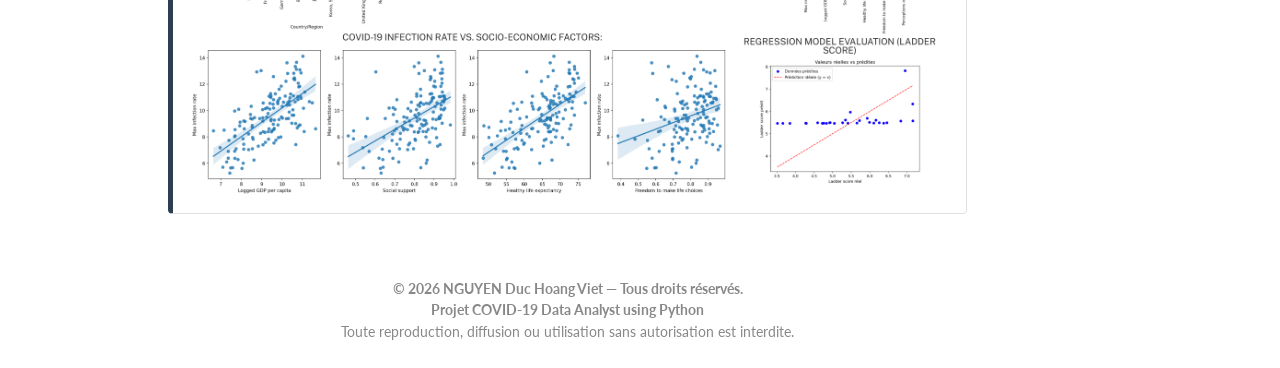
==== commit 6ea15a54: "add file" ====
--- a/docs/index.html
+++ b/docs/index.html
@@ -43,7 +43,7 @@
 <link href="site_libs/quarto-html/quarto-syntax-highlighting-15634bcf2e68342d4ad2dfa704d543f6.css" rel="stylesheet" id="quarto-text-highlighting-styles">
 <script src="site_libs/bootstrap/bootstrap.min.js"></script>
 <link href="site_libs/bootstrap/bootstrap-icons.css" rel="stylesheet">
-<link href="site_libs/bootstrap/bootstrap-5d64b3fa3f813904df59b65b8d588503.min.css" rel="stylesheet" append-hash="true" id="quarto-bootstrap" data-mode="light">
+<link href="site_libs/bootstrap/bootstrap-86fbd99215607a29b2a977ca276203cb.min.css" rel="stylesheet" append-hash="true" id="quarto-bootstrap" data-mode="light">
 <script id="quarto-search-options" type="application/json">{
   "location": "navbar",
   "copy-button": false,
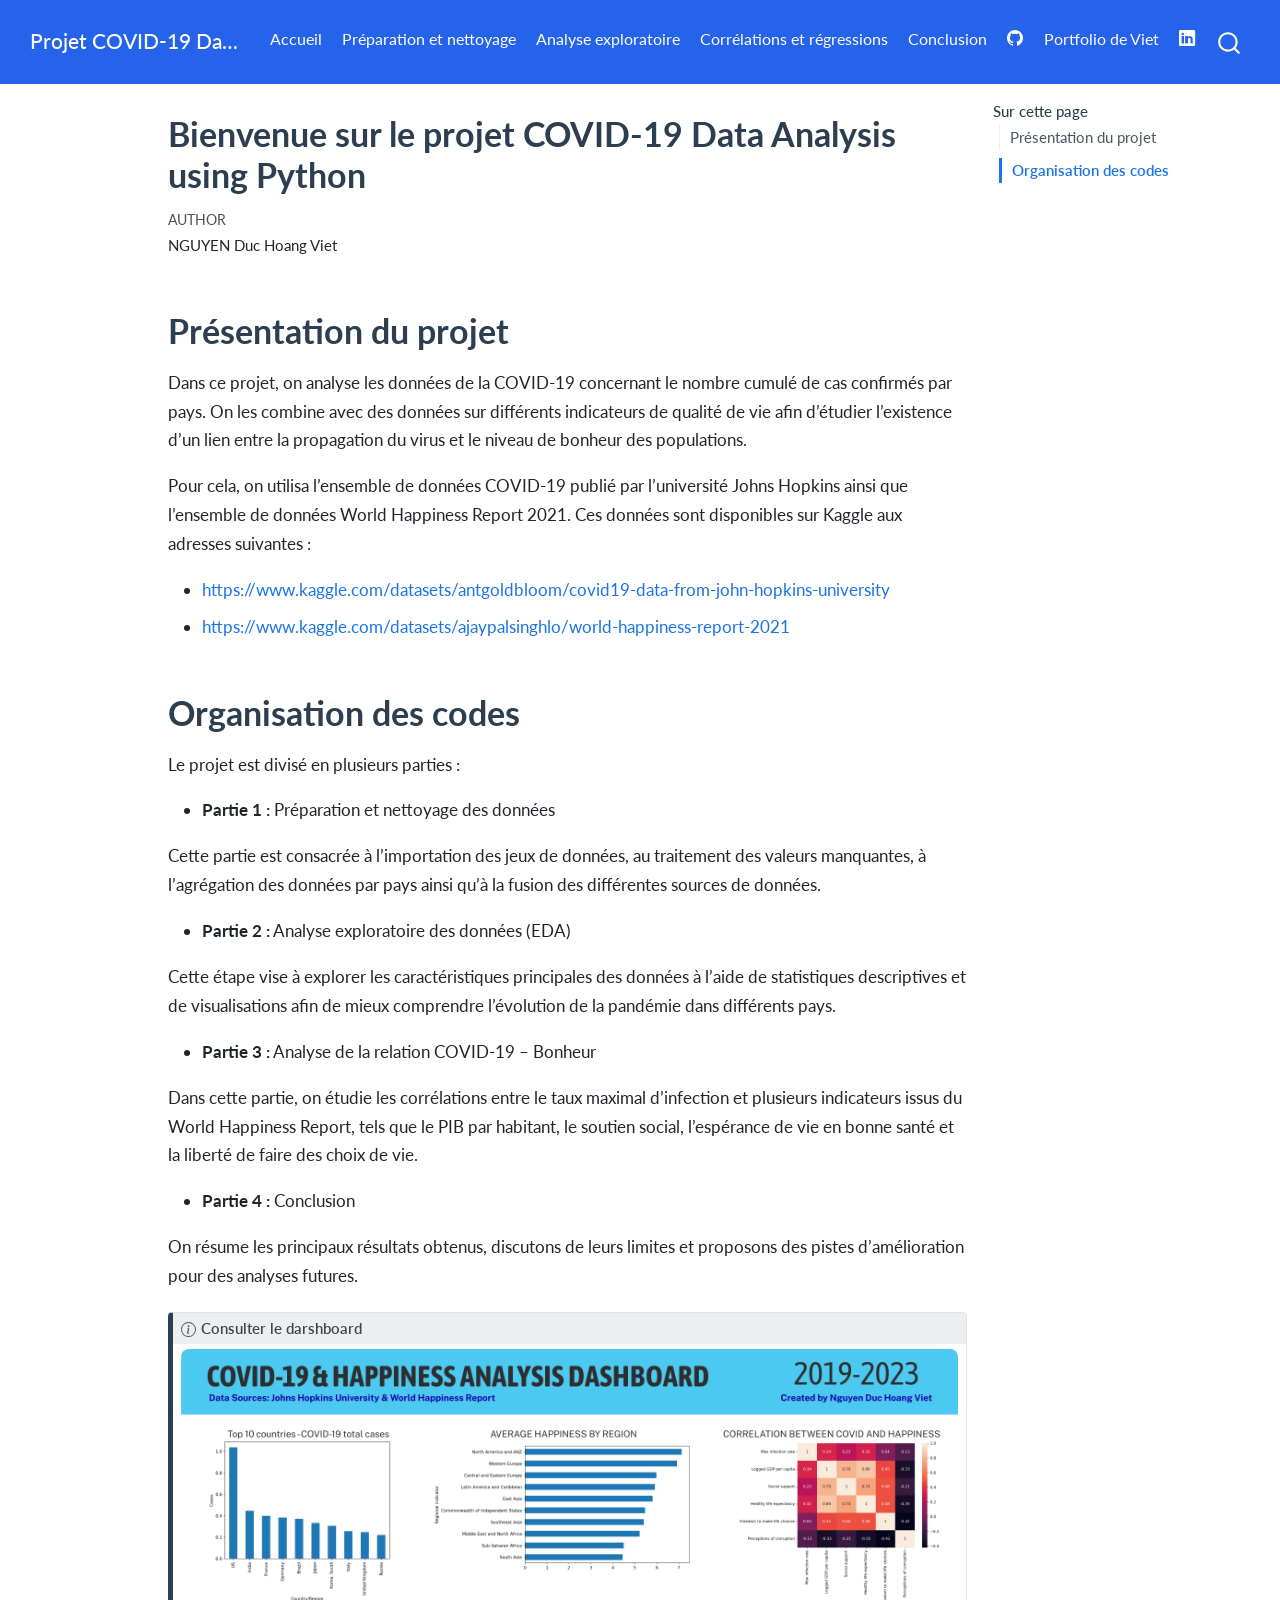
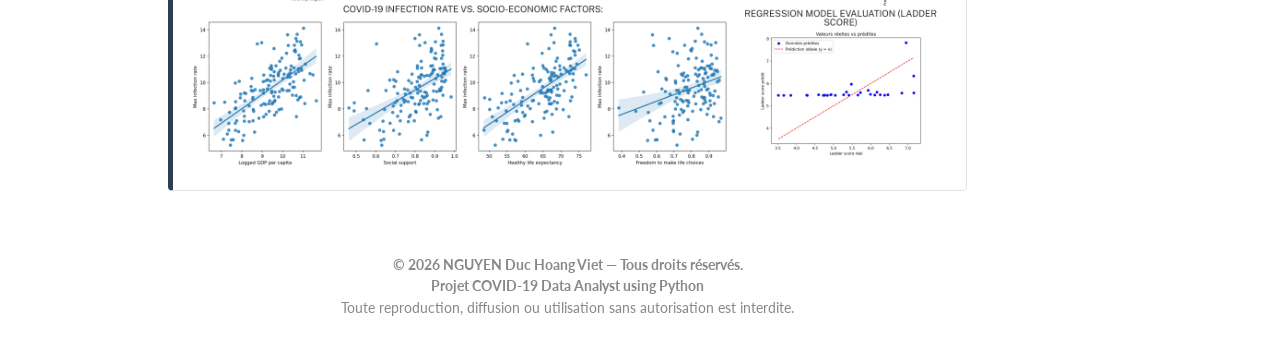
==== commit 045fb00c: "add file" ====
--- a/docs/index.html
+++ b/docs/index.html
@@ -224,6 +224,30 @@
 </section>
 
 </main> <!-- /main -->
+<div id="preloader">
+    <div class="loader-content">
+        <div class="loader-center-group">
+            <div class="spinner"></div> 
+
+            <div class="loader-letter-container">
+                <span class="loader-letter">V</span>
+            </div>
+        </div>
+        
+        <h2 class="loader-text">MADE BY NGUYEN DUC HOANG VIET</h2>
+        <p class="loader-subtext"> PROJET COVID-19 DATA ANALYST</p>
+    </div>
+</div>
+
+<script>
+    // Giữ nguyên đoạn script
+    window.addEventListener('load', function () {
+        const preloader = document.getElementById('preloader');
+        setTimeout(function() {
+            preloader.classList.add('fade-out');
+        }, 1200); 
+    });
+</script>
 <div style="text-align:center; font-size:0.85em; color:#888; padding:25px;">
   <strong>© 2026 NGUYEN Duc Hoang Viet — Tous droits réservés.</strong><br>
   <strong> Projet COVID-19 Data Analyst using Python</strong><br>
--- a/docs/custom.css
+++ b/docs/custom.css
@@ -159,4 +159,144 @@
 
 html {
   scroll-behavior: smooth;
+}
+
+/* ==========================================
+   MÀN HÌNH LOADING (PRELOADER) 
+============================================= */
+#preloader {
+    position: fixed;
+    top: 0;
+    left: 0;
+    width: 100%;
+    height: 100vh;
+    background-color: #0b0c10; /* Màu nền đen tối */
+    z-index: 999999; /* Đảm bảo đè lên toàn bộ dashboard của Quarto */
+    display: flex;
+    justify-content: center;
+    align-items: center;
+    transition: opacity 0.6s ease, visibility 0.6s ease;
+}
+
+.loader-content {
+    text-align: center;
+}
+
+/* Vòng xoay màu sắc gradient */
+.spinner {
+    position: relative;
+    width: 80px;
+    height: 80px;
+    margin: 0 auto 25px;
+    border: 3px solid transparent;
+    border-top-color: #9b5de5;   /* Màu xanh cyan */
+    border-right-color: #e84393; /* Màu hồng/đỏ */
+    border-bottom-color: #fdcb6e;/* Màu vàng */
+    border-left-color: #00b894;  /* Màu lục */
+    border-radius: 50%;
+    animation: spin 1.5s linear infinite;
+}
+
+/* Tên tác giả giống style ảnh 1 */
+.loader-text {
+    color: #f3a683 !important;
+    font-family: 'Courier New', Courier, monospace !important;
+    letter-spacing: 5px !important;
+    font-size: 16px !important;
+    font-weight: bold;
+    margin-bottom: 8px;
+    text-transform: uppercase;
+}
+
+.loader-subtext {
+    color: #57606f !important;
+    font-size: 11px !important;
+    letter-spacing: 3px !important;
+    text-transform: uppercase;
+}
+
+/* Hiệu ứng xoay tròn */
+@keyframes spin {
+    0% { transform: rotate(0deg); }
+    100% { transform: rotate(360deg); }
+}
+
+/* Khi load xong sẽ áp dụng class này để ẩn đi */
+#preloader.fade-out {
+    opacity: 0;
+    visibility: hidden;
+}
+
+
+/* ============================================================ */
+/* CẬP NHẬT CSS CHO PRELOADER (Căn chỉnh V đứng yên)         */
+/* ============================================================ */
+
+/* Cập nhật class spinner: Chỉ còn chứa hiệu ứng xoay và vòng tròn */
+.spinner {
+    position: relative; /* Giữ position: relative */
+    width: 110px;        /* Giữ kích thước ban đầu */
+    height: 110px;       /* Giữ kích thước ban đầu */
+    margin: 0 auto;       /* Bỏ margin-bottom lớn ban đầu */
+    /* Giữ nguyên các border-color và radius khác */
+    border-radius: 50%;
+    animation: spin 1.4s cubic-bezier(0.42, 0, 0.58, 1) infinite;
+    /* Không cần display: flex; justify-content: center; align-items: center; */
+}
+
+/* Thêm class mới cho nhóm ở tâm */
+.loader-center-group {
+    position: relative;   /* Cho phép con cái định vị tuyệt đối */
+    width: 110px;
+    height: 110px;
+    margin: 0 auto 35px; /* Giữ margin-bottom ở đây */
+    display: flex;       /* Dùng flex để căn chỉnh *tâm* của group */
+    justify-content: center;
+    align-items: center;
+}
+
+/* Thêm container chứa chữ V để căn chỉnh */
+.loader-letter-container {
+    position: absolute;   /* Nằm tuyệt đối trên group cha */
+    top: 0;
+    left: 0;
+    width: 100%;
+    height: 100%;
+    display: flex;       /* Flex để căn chỉnh chữ V vào tâm */
+    justify-content: center;
+    align-items: center;
+}
+
+/* Cập nhật class loader-letter để nó đứng yên */
+.loader-letter {
+    font-family: -apple-system, BlinkMacSystemFont, "Segoe UI", Roboto, Helvetica, Arial, sans-serif;
+    font-size: 36px;
+    font-weight: 700;
+    background: linear-gradient(135deg, #00cec9, #a55eea);
+    -webkit-background-clip: text;
+    -webkit-text-fill-color: transparent;
+
+}
+
+/* ============================================================ */
+/* ÉP CÁC CHỮ TRÊN NAVBAR NẰM TRÊN 1 DÒNG DUY NHẤT             */
+/* ============================================================ */
+
+/* 1. Ngăn không cho chữ tự động xuống dòng */
+.navbar-nav .nav-item .nav-link,
+.navbar-nav .nav-item {
+    white-space: nowrap !important; /* Tuyệt đối không cho xuống dòng */
+}
+
+/* 2. Thu nhỏ khoảng cách giữa các mục một chút để vừa màn hình */
+.navbar-nav .nav-link {
+    padding-left: 10px !important;
+    padding-right: 10px !important;
+    font-size: 0.95rem !important; /* Hạ size chữ xuống một xíu nếu menu của bạn quá dài */
+}
+
+/* 3. Tăng không gian hiển thị cho toàn bộ cụm menu */
+.navbar-collapse {
+    flex-grow: 1;
+    justify-content: flex-end; /* Đẩy các menu sang bên phải một cách ngăn nắp */
 }
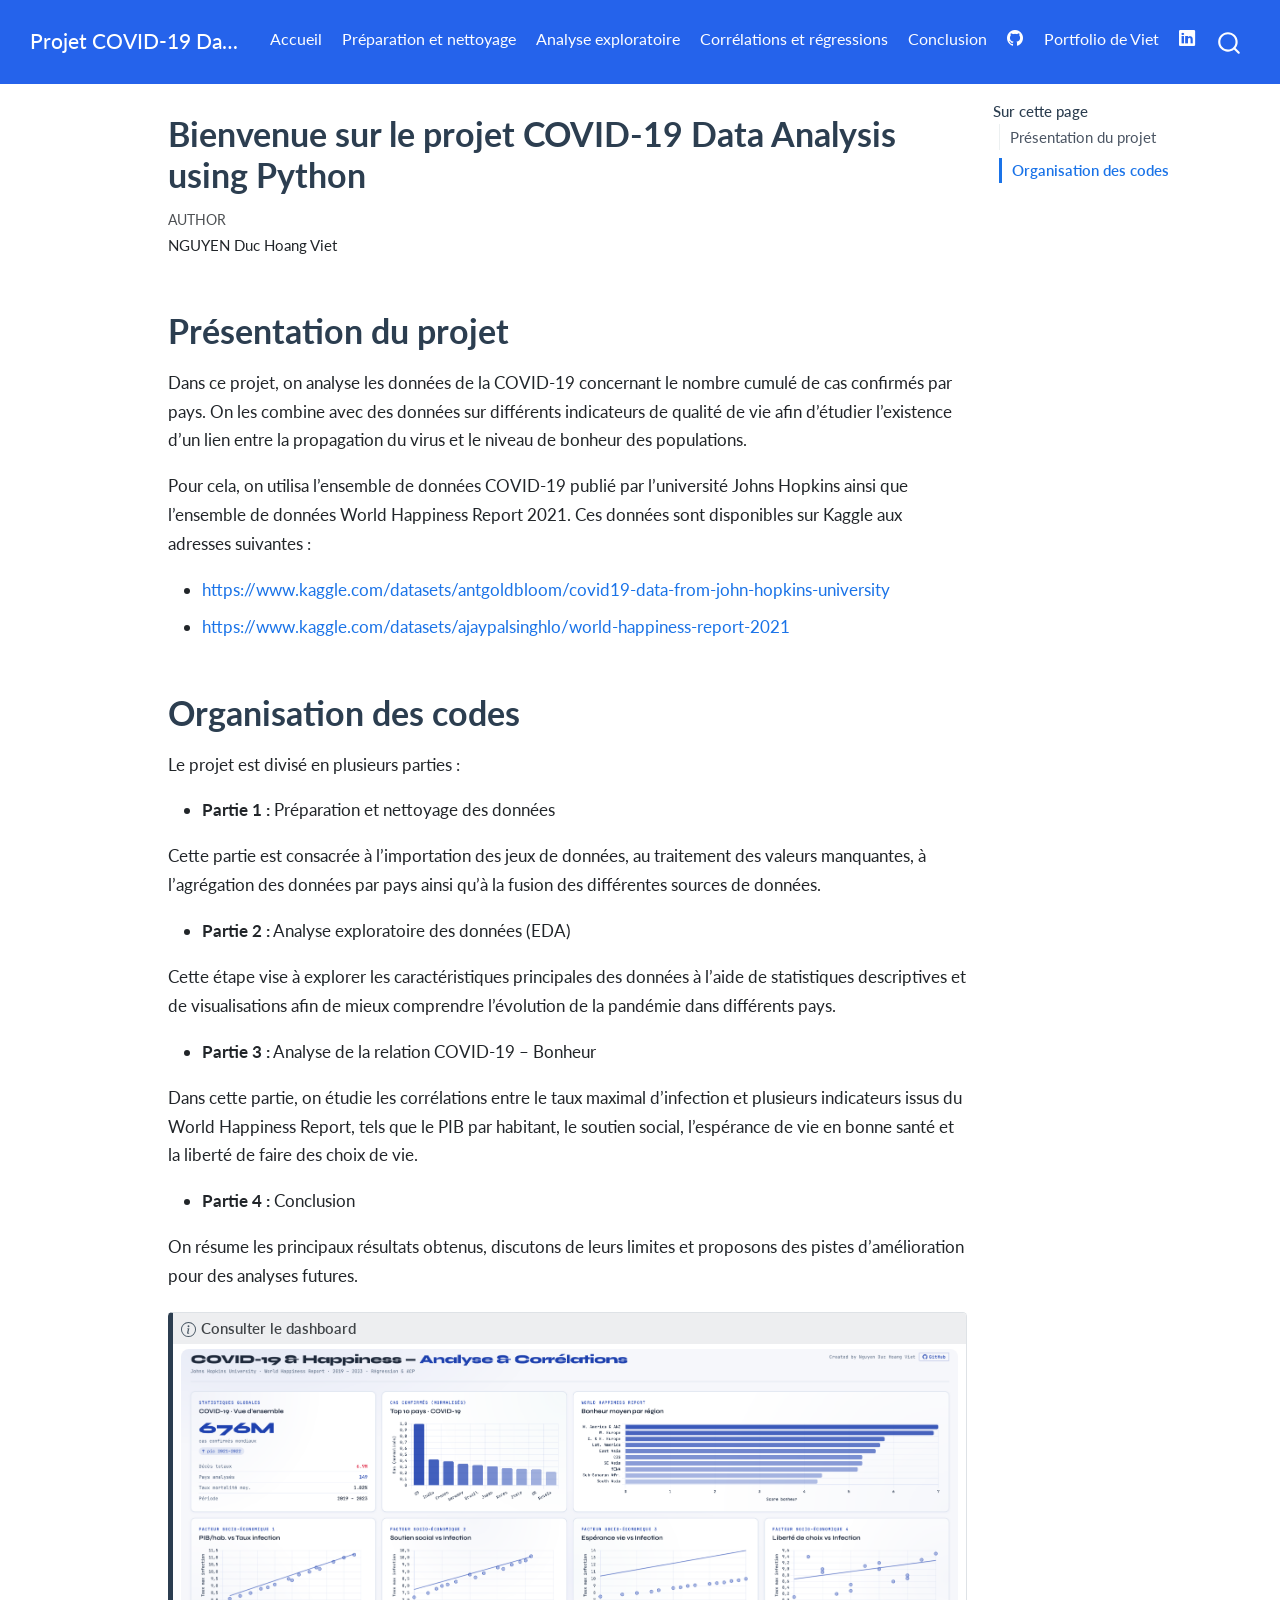
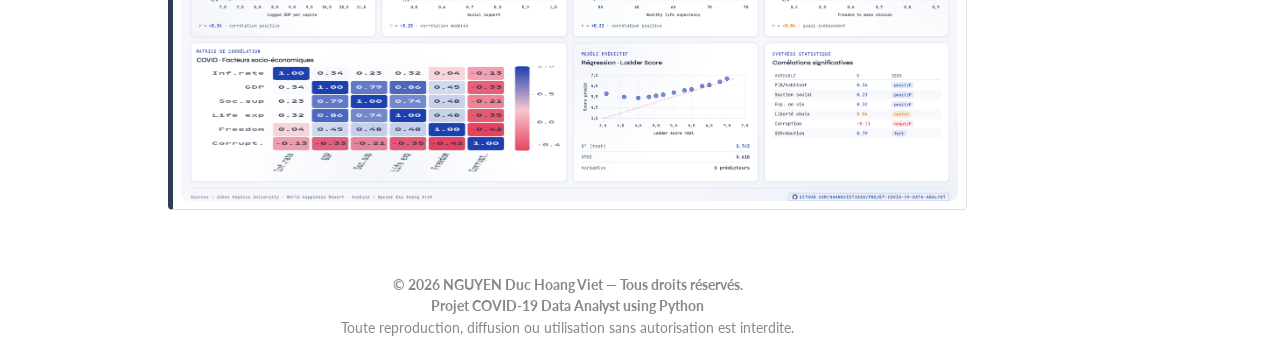
==== commit 3d618238: "add file" ====
--- a/docs/index.html
+++ b/docs/index.html
@@ -212,11 +212,11 @@
 <i class="callout-icon"></i>
 </div>
 <div class="callout-title-container flex-fill">
-<span class="screen-reader-only">Note</span>Consulter le darshboard
+<span class="screen-reader-only">Note</span>Consulter le dashboard
 </div>
 </div>
 <div class="callout-body-container callout-body">
-<p><a href="images/dashboard_covid.png" target="_blank"> <img src="images/dashboard_covid.png" alt="Dashboard du projet" style="max-width:100%; height:auto; border-radius:8px;"> </a></p>
+<p><a href="images/dashboard_covid_happiness.html" target="_blank"> <img src="images/dashboard_covid.png" alt="Dashboard du projet" style="max-width:100%; height:auto; border-radius:8px;"> </a></p>
 </div>
 </div>
 
--- a/docs/custom.css
+++ b/docs/custom.css
@@ -188,13 +188,34 @@
     width: 80px;
     height: 80px;
     margin: 0 auto 25px;
-    border: 3px solid transparent;
-    border-top-color: #9b5de5;   /* Màu xanh cyan */
-    border-right-color: #e84393; /* Màu hồng/đỏ */
-    border-bottom-color: #fdcb6e;/* Màu vàng */
-    border-left-color: #00b894;  /* Màu lục */
     border-radius: 50%;
-    animation: spin 1.5s linear infinite;
+    
+    /* Sử dụng conic-gradient để tạo dải màu xoay mượt mà chuẩn xác như ảnh logo */
+    background: conic-gradient(
+        #00b894, /* Xanh lục bảo */
+        #00d2d3, /* Xanh cyan neon */
+        #ffb800, /* Vàng hổ phách */
+        #ff2a4b, /* Đỏ Crimson */
+        #00b894  /* Khép góc quay lại màu xanh */
+    );
+    
+    /* Tạo lỗ rỗng ở giữa để biến khối tròn thành một cái vòng (Spinner) */
+    mask: linear-gradient(#fff 0 0) content-box, linear-gradient(#fff 0 0);
+    -webkit-mask: linear-gradient(#fff 0 0) content-box, linear-gradient(#fff 0 0);
+    mask-composite: exclude;
+    -webkit-mask-composite: xor;
+    
+    padding: 3px; /* Đây chính là độ dày (thickness) của vòng spinner */
+    
+    /* Hiệu ứng hắt sáng nhẹ ra nền tối giống hệt trên web của bạn */
+    box-shadow: 0 0 15px rgba(0, 210, 211, 0.25);
+    
+    /* Animation quay giật vô lăng kiểu Jarvis */
+    animation: spin 1.2s cubic-bezier(0.4, 0, 0.2, 1) infinite;
+}
+
+@keyframes spin {
+    to { transform: rotate(360deg); }
 }
 
 /* Tên tác giả giống style ảnh 1 */
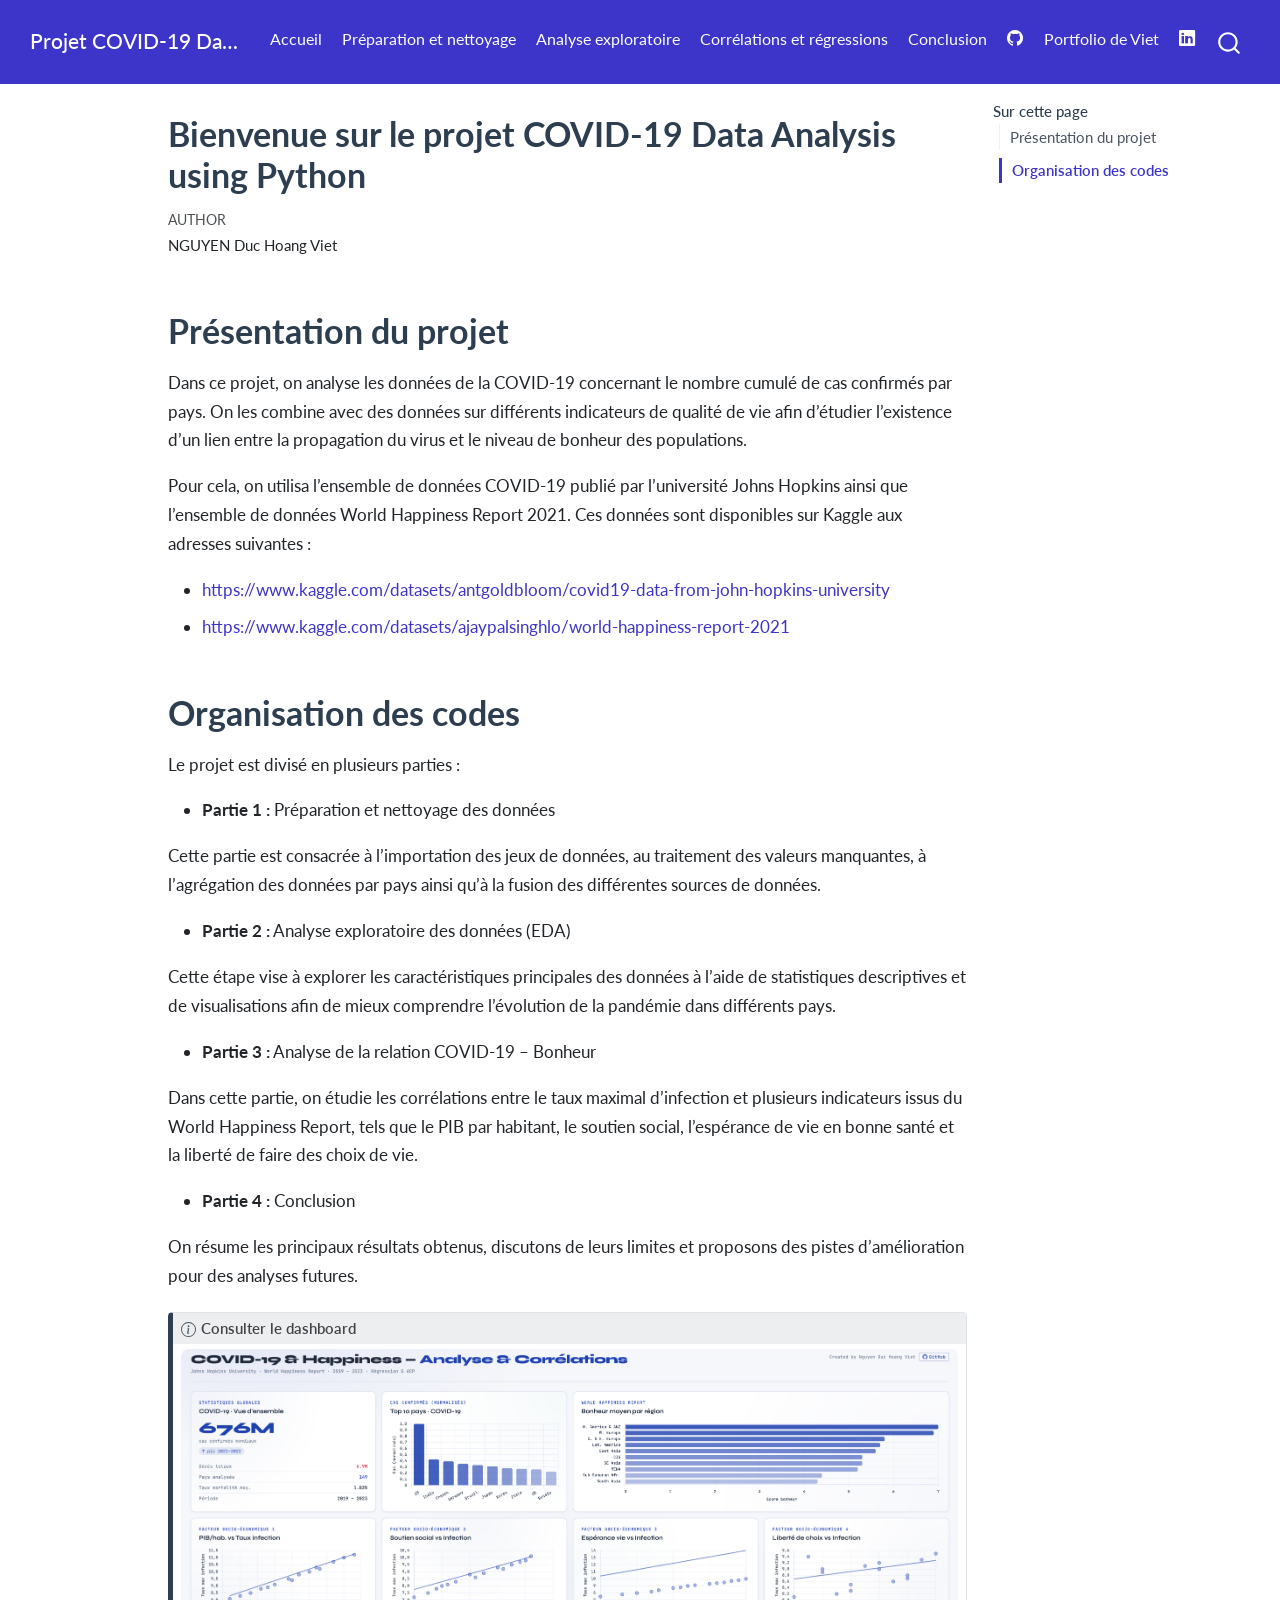
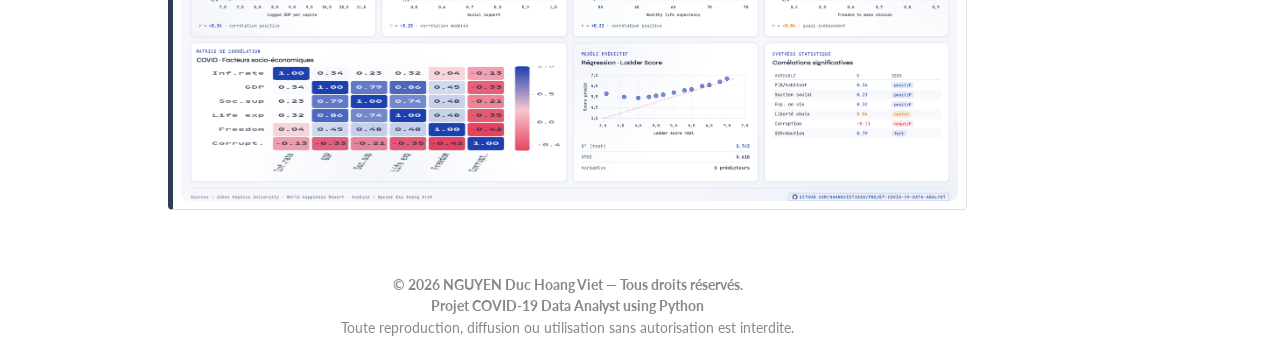
==== commit 0e26b223: "add file" ====
--- a/docs/index.html
+++ b/docs/index.html
@@ -43,7 +43,7 @@
 <link href="site_libs/quarto-html/quarto-syntax-highlighting-15634bcf2e68342d4ad2dfa704d543f6.css" rel="stylesheet" id="quarto-text-highlighting-styles">
 <script src="site_libs/bootstrap/bootstrap.min.js"></script>
 <link href="site_libs/bootstrap/bootstrap-icons.css" rel="stylesheet">
-<link href="site_libs/bootstrap/bootstrap-86fbd99215607a29b2a977ca276203cb.min.css" rel="stylesheet" append-hash="true" id="quarto-bootstrap" data-mode="light">
+<link href="site_libs/bootstrap/bootstrap-b12dc6dc0901834be11ffb69139b1a96.min.css" rel="stylesheet" append-hash="true" id="quarto-bootstrap" data-mode="light">
 <script id="quarto-search-options" type="application/json">{
   "location": "navbar",
   "copy-button": false,
--- a/docs/custom.css
+++ b/docs/custom.css
@@ -3,7 +3,7 @@
    ========================================== */
 
 :root {
-  --bs-primary: #1a73e8;
+  --bs-primary: #3d35c9;
 }
 
 /* ==========================================
@@ -11,31 +11,18 @@
    ========================================== */
 
 .navbar {
-
-background-color: #2563eb !important;
-
-}
-
-
+  background-color: #3d35c9 !important;
+}
 
 .navbar-dark .navbar-nav .nav-link,
-
 .navbar-brand {
-
-color: #ffffff !important;
-
-font-weight: 500;
-
-}
-
-
+  color: #ffffff !important;
+  font-weight: 500;
+}
 
 .navbar-dark .navbar-nav .nav-link:hover,
-
 .navbar-brand:hover {
-
-color: #e5e7eb !important;
-
+  color: #e5e7eb !important;
 }
 
 /* ==========================================
@@ -43,12 +30,12 @@
    ========================================== */
 
 a {
-  color: #1a73e8;
+  color: #3d35c9;
   text-decoration: none;
 }
 
 a:hover {
-  color: #1557b0;
+  color: #2d24b0;
   text-decoration: underline;
 }
 
@@ -82,28 +69,24 @@
    TABLE OF CONTENTS (TOC)
    ========================================== */
 
-/* Titre "Sur cette page" */
 #TOC-title {
-  color: #1a73e8;
+  color: #3d35c9;
   font-weight: 700;
 }
 
-/* Liens du TOC */
 #TOC a {
   color: #4b5563 !important;
 }
 
-/* Hover */
 #TOC a:hover {
-  color: #1a73e8 !important;
-}
-
-/* Section active */
+  color: #3d35c9 !important;
+}
+
 #TOC .active,
 #TOC .nav-link.active,
 .sidebar nav .active {
-  color: #1a73e8 !important;
-  border-left: 3px solid #1a73e8 !important;
+  color: #3d35c9 !important;
+  border-left: 3px solid #3d35c9 !important;
   font-weight: 600;
 }
 
@@ -124,13 +107,13 @@
    ========================================== */
 
 .btn-primary {
-  background-color: #1a73e8;
-  border-color: #1a73e8;
+  background-color: #3d35c9;
+  border-color: #3d35c9;
 }
 
 .btn-primary:hover {
-  background-color: #1557b0;
-  border-color: #1557b0;
+  background-color: #2d24b0;
+  border-color: #2d24b0;
 }
 
 /* ==========================================
@@ -170,8 +153,8 @@
     left: 0;
     width: 100%;
     height: 100vh;
-    background-color: #0b0c10; /* Màu nền đen tối */
-    z-index: 999999; /* Đảm bảo đè lên toàn bộ dashboard của Quarto */
+    background-color: #0b0c10;
+    z-index: 999999;
     display: flex;
     justify-content: center;
     align-items: center;
@@ -182,43 +165,32 @@
     text-align: center;
 }
 
-/* Vòng xoay màu sắc gradient */
 .spinner {
     position: relative;
-    width: 80px;
-    height: 80px;
-    margin: 0 auto 25px;
+    width: 110px;
+    height: 110px;
+    margin: 0 auto;
     border-radius: 50%;
-    
-    /* Sử dụng conic-gradient để tạo dải màu xoay mượt mà chuẩn xác như ảnh logo */
     background: conic-gradient(
-        #00b894, /* Xanh lục bảo */
-        #00d2d3, /* Xanh cyan neon */
-        #ffb800, /* Vàng hổ phách */
-        #ff2a4b, /* Đỏ Crimson */
-        #00b894  /* Khép góc quay lại màu xanh */
+        #00b894,
+        #00d2d3,
+        #ffb800,
+        #ff2a4b,
+        #00b894
     );
-    
-    /* Tạo lỗ rỗng ở giữa để biến khối tròn thành một cái vòng (Spinner) */
     mask: linear-gradient(#fff 0 0) content-box, linear-gradient(#fff 0 0);
     -webkit-mask: linear-gradient(#fff 0 0) content-box, linear-gradient(#fff 0 0);
     mask-composite: exclude;
     -webkit-mask-composite: xor;
-    
-    padding: 3px; /* Đây chính là độ dày (thickness) của vòng spinner */
-    
-    /* Hiệu ứng hắt sáng nhẹ ra nền tối giống hệt trên web của bạn */
+    padding: 3px;
     box-shadow: 0 0 15px rgba(0, 210, 211, 0.25);
-    
-    /* Animation quay giật vô lăng kiểu Jarvis */
-    animation: spin 1.2s cubic-bezier(0.4, 0, 0.2, 1) infinite;
+    animation: spin 1.4s cubic-bezier(0.42, 0, 0.58, 1) infinite;
 }
 
 @keyframes spin {
     to { transform: rotate(360deg); }
 }
 
-/* Tên tác giả giống style ảnh 1 */
 .loader-text {
     color: #f3a683 !important;
     font-family: 'Courier New', Courier, monospace !important;
@@ -236,59 +208,32 @@
     text-transform: uppercase;
 }
 
-/* Hiệu ứng xoay tròn */
-@keyframes spin {
-    0% { transform: rotate(0deg); }
-    100% { transform: rotate(360deg); }
-}
-
-/* Khi load xong sẽ áp dụng class này để ẩn đi */
 #preloader.fade-out {
     opacity: 0;
     visibility: hidden;
 }
 
-
-/* ============================================================ */
-/* CẬP NHẬT CSS CHO PRELOADER (Căn chỉnh V đứng yên)         */
-/* ============================================================ */
-
-/* Cập nhật class spinner: Chỉ còn chứa hiệu ứng xoay và vòng tròn */
-.spinner {
-    position: relative; /* Giữ position: relative */
-    width: 110px;        /* Giữ kích thước ban đầu */
-    height: 110px;       /* Giữ kích thước ban đầu */
-    margin: 0 auto;       /* Bỏ margin-bottom lớn ban đầu */
-    /* Giữ nguyên các border-color và radius khác */
-    border-radius: 50%;
-    animation: spin 1.4s cubic-bezier(0.42, 0, 0.58, 1) infinite;
-    /* Không cần display: flex; justify-content: center; align-items: center; */
-}
-
-/* Thêm class mới cho nhóm ở tâm */
 .loader-center-group {
-    position: relative;   /* Cho phép con cái định vị tuyệt đối */
+    position: relative;
     width: 110px;
     height: 110px;
-    margin: 0 auto 35px; /* Giữ margin-bottom ở đây */
-    display: flex;       /* Dùng flex để căn chỉnh *tâm* của group */
+    margin: 0 auto 35px;
+    display: flex;
     justify-content: center;
     align-items: center;
 }
 
-/* Thêm container chứa chữ V để căn chỉnh */
 .loader-letter-container {
-    position: absolute;   /* Nằm tuyệt đối trên group cha */
+    position: absolute;
     top: 0;
     left: 0;
     width: 100%;
     height: 100%;
-    display: flex;       /* Flex để căn chỉnh chữ V vào tâm */
+    display: flex;
     justify-content: center;
     align-items: center;
 }
 
-/* Cập nhật class loader-letter để nó đứng yên */
 .loader-letter {
     font-family: -apple-system, BlinkMacSystemFont, "Segoe UI", Roboto, Helvetica, Arial, sans-serif;
     font-size: 36px;
@@ -296,28 +241,24 @@
     background: linear-gradient(135deg, #00cec9, #a55eea);
     -webkit-background-clip: text;
     -webkit-text-fill-color: transparent;
-
 }
 
 /* ============================================================ */
 /* ÉP CÁC CHỮ TRÊN NAVBAR NẰM TRÊN 1 DÒNG DUY NHẤT             */
 /* ============================================================ */
 
-/* 1. Ngăn không cho chữ tự động xuống dòng */
 .navbar-nav .nav-item .nav-link,
 .navbar-nav .nav-item {
-    white-space: nowrap !important; /* Tuyệt đối không cho xuống dòng */
-}
-
-/* 2. Thu nhỏ khoảng cách giữa các mục một chút để vừa màn hình */
+    white-space: nowrap !important;
+}
+
 .navbar-nav .nav-link {
     padding-left: 10px !important;
     padding-right: 10px !important;
-    font-size: 0.95rem !important; /* Hạ size chữ xuống một xíu nếu menu của bạn quá dài */
-}
-
-/* 3. Tăng không gian hiển thị cho toàn bộ cụm menu */
+    font-size: 0.95rem !important;
+}
+
 .navbar-collapse {
     flex-grow: 1;
-    justify-content: flex-end; /* Đẩy các menu sang bên phải một cách ngăn nắp */
+    justify-content: flex-end;
 }
